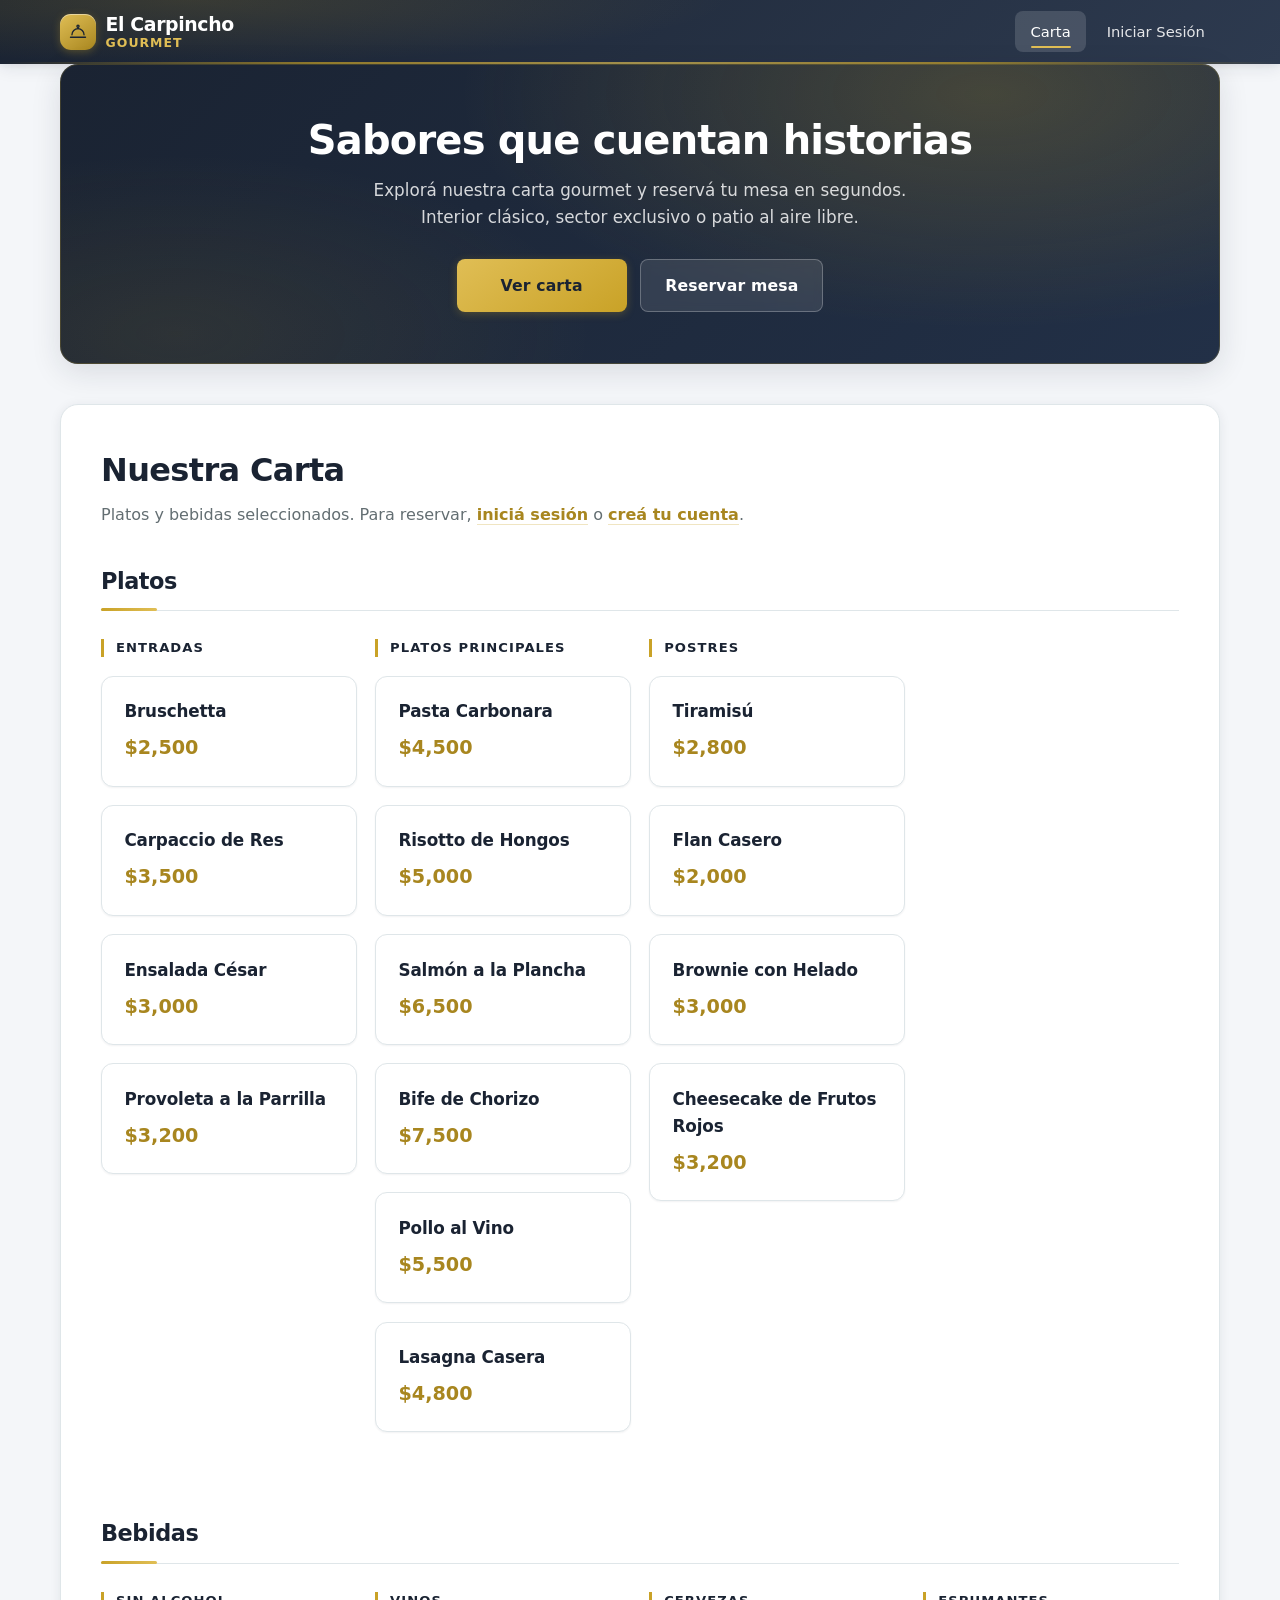
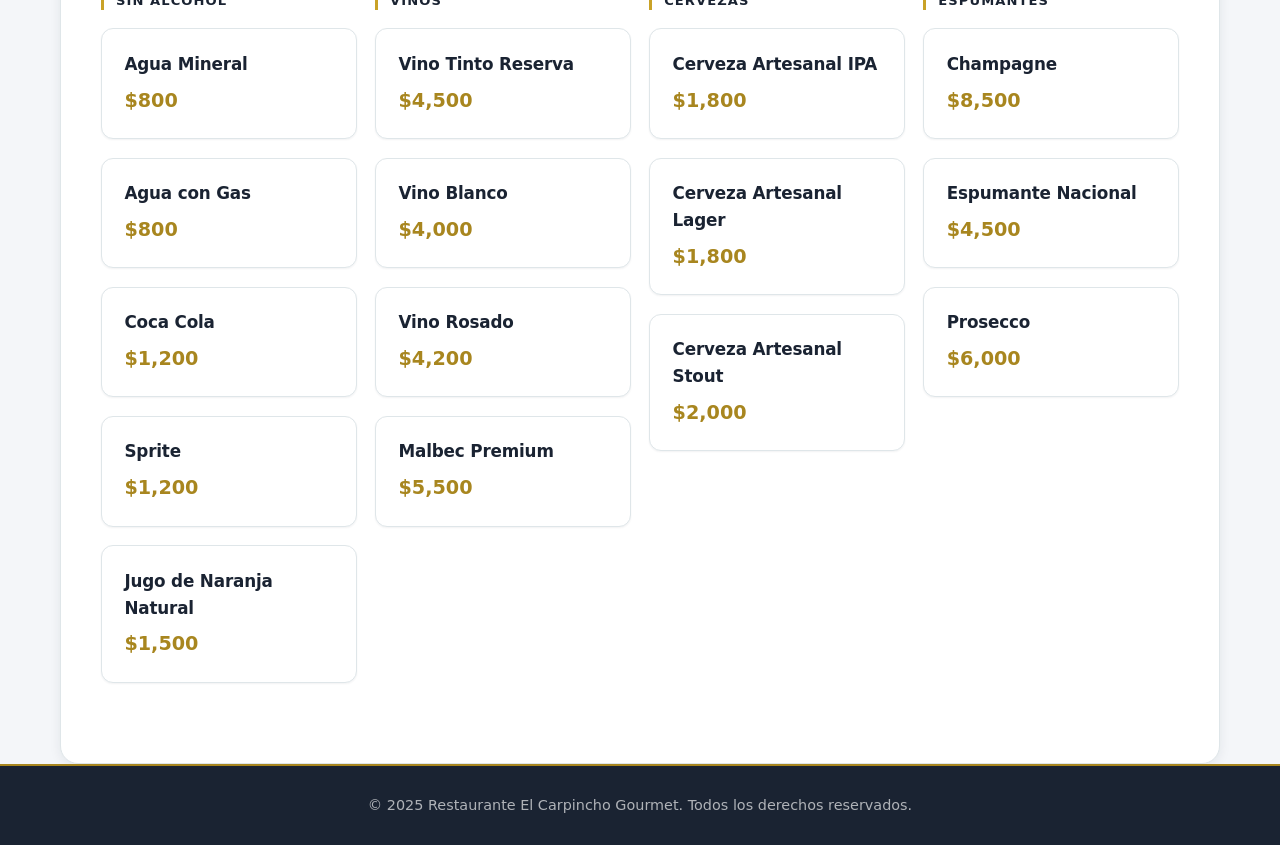
==== public/index.html @ 331c3b3b "Lanzo proyecto a github" ====
<!DOCTYPE html>
<html lang="es">
<head>
    <meta charset="UTF-8">
    <meta name="viewport" content="width=device-width, initial-scale=1.0">
    <meta name="description" content="Carta y reservas online del Restaurante El Carpincho Gourmet">
    <title>Carta - Restaurante El Carpincho Gourmet</title>
    <link rel="stylesheet" href="styles.css?v=2">
</head>
<body>
    <a href="#contenido-principal" class="skip-link">Saltar al contenido</a>

    <header>
        <div class="container">
            <h1 class="brand">
                <span class="brand-mark" aria-hidden="true">
                    <svg class="icon" width="20" height="20" viewBox="0 0 24 24" fill="none" stroke="currentColor">
                        <path d="M3 18.25h18"/>
                        <path d="M4.75 15.25a7.25 7.25 0 0 1 14.5 0"/>
                        <path d="M12 8V6.6"/>
                        <circle cx="12" cy="5.1" r="1.3"/>
                    </svg>
                </span>
                <span class="brand-text">
                    <span>El Carpincho</span>
                    <span class="brand-accent">Gourmet</span>
                </span>
            </h1>
            <nav id="nav-container" aria-label="Navegación principal">
                <a href="index.html" class="active" aria-current="page">Carta</a>
                <span id="nav-user-section"></span>
            </nav>
        </div>
    </header>

    <main id="contenido-principal" class="container">
        <section class="hero" aria-labelledby="hero-title">
            <h2 id="hero-title">Sabores que cuentan historias</h2>
            <p>Explorá nuestra carta gourmet y reservá tu mesa en segundos. Interior clásico, sector exclusivo o patio al aire libre.</p>
            <div class="hero-actions">
                <a href="#carta" class="btn btn-primary">Ver carta</a>
                <a href="login.html" class="btn btn-secondary">Reservar mesa</a>
            </div>
        </section>

        <section id="carta" class="carta-section" aria-labelledby="carta-title">
            <div class="page-header">
                <h2 id="carta-title">Nuestra Carta</h2>
                <p class="intro-text">Platos y bebidas seleccionados. Para reservar, <a href="login.html">iniciá sesión</a> o <a href="login.html">creá tu cuenta</a>.</p>
            </div>

            <div class="carta-container">
                <div class="categoria">
                    <h3>Platos</h3>
                    <div id="platos-container" class="items-grid" aria-live="polite"></div>
                </div>

                <div class="categoria">
                    <h3>Bebidas</h3>
                    <div id="bebidas-container" class="items-grid" aria-live="polite"></div>
                </div>
            </div>
        </section>
    </main>

    <footer>
        <p>&copy; 2025 Restaurante El Carpincho Gourmet. Todos los derechos reservados.</p>
    </footer>

    <script src="api.js"></script>
    <script src="ui.js?v=2"></script>
    <script src="app.js"></script>
</body>
</html>
---- public/styles.css ----
/* ==========================================================================
   El Carpincho Gourmet — Hoja de estilos
   Paleta: dorado (#c9a227) sobre azul marino (#1a2332)
   ========================================================================== */

*,
*::before,
*::after {
    margin: 0;
    padding: 0;
    box-sizing: border-box;
}

:root {
    /* --- Paleta base --- */
    --primary-color: #c9a227;
    --primary-dark: #a8861f;
    --secondary-color: #1a2332;
    --accent-color: #d64545;
    --success-color: #2d8a5e;
    --warning-color: #e6a23c;
    --bg-color: #f4f6f9;
    --text-color: #2d3436;
    --text-muted: #636e72;
    --border-color: #dfe6e9;

    /* --- Derivados de la paleta (tintes y sombras de los mismos tonos) --- */
    --primary-light: #e0be55;
    --primary-tint: #faf5e4;
    --primary-glow: rgba(201, 162, 39, 0.28);
    --secondary-light: #2d3a4f;
    --secondary-tint: #eef1f5;
    --success-tint: #e7f4ed;
    --success-border: #b6ddc8;
    --accent-tint: #fdecec;
    --accent-border: #f2c2c2;
    --warning-tint: #fdf4e6;
    --info-color: #3f7cad;
    --info-tint: #eaf3fa;
    --info-border: #bcd8ec;

    /* --- Superficies --- */
    --surface: #ffffff;
    --surface-alt: #fafbfc;
    --surface-sunken: #f1f4f8;

    /* --- Elevación --- */
    --shadow-xs: 0 1px 2px rgba(26, 35, 50, 0.06);
    --shadow-sm: 0 1px 3px rgba(26, 35, 50, 0.07), 0 1px 2px rgba(26, 35, 50, 0.04);
    --shadow: 0 2px 12px rgba(26, 35, 50, 0.08);
    --shadow-md: 0 4px 16px rgba(26, 35, 50, 0.09), 0 2px 6px rgba(26, 35, 50, 0.05);
    --shadow-lg: 0 8px 30px rgba(26, 35, 50, 0.12);
    --shadow-xl: 0 18px 48px rgba(26, 35, 50, 0.18);

    /* --- Geometría --- */
    --radius-sm: 8px;
    --radius: 12px;
    --radius-lg: 18px;
    --radius-full: 999px;

    /* --- Tipografía --- */
    --font-sans: 'Segoe UI', system-ui, -apple-system, 'Helvetica Neue', sans-serif;
    --font-size-base: 1rem;
    --line-height: 1.6;
    --tracking-tight: -0.02em;
    --tracking-wide: 0.08em;

    /* --- Interacción --- */
    --focus-ring: 0 0 0 3px rgba(201, 162, 39, 0.45);
    --transition: 0.2s ease;
    --transition-slow: 0.32s cubic-bezier(0.4, 0, 0.2, 1);
}

body {
    font-family: var(--font-sans);
    background-color: var(--bg-color);
    color: var(--text-color);
    line-height: var(--line-height);
    font-size: var(--font-size-base);
    min-height: 100vh;
    display: flex;
    flex-direction: column;
    -webkit-font-smoothing: antialiased;
    -moz-osx-font-smoothing: grayscale;
}

/* ==========================================================================
   Sistema de íconos SVG
   ========================================================================== */

.icon {
    width: 1em;
    height: 1em;
    display: inline-block;
    flex-shrink: 0;
    fill: none;
    stroke: currentColor;
    stroke-width: 1.75;
    stroke-linecap: round;
    stroke-linejoin: round;
    vertical-align: -0.135em;
}

.icon-fill {
    fill: currentColor;
    stroke: none;
}

/* ==========================================================================
   Accesibilidad
   ========================================================================== */

.skip-link {
    position: absolute;
    top: -100px;
    left: 1rem;
    background: var(--primary-color);
    color: var(--secondary-color);
    padding: 0.75rem 1.25rem;
    border-radius: var(--radius);
    z-index: 9999;
    font-weight: 700;
    text-decoration: none;
    box-shadow: var(--shadow-lg);
    transition: top var(--transition);
}

.skip-link:focus {
    top: 1rem;
    outline: none;
    box-shadow: var(--focus-ring), var(--shadow-lg);
}

*:focus-visible {
    outline: none;
    box-shadow: var(--focus-ring);
}

.visually-hidden {
    position: absolute;
    width: 1px;
    height: 1px;
    padding: 0;
    overflow: hidden;
    clip: rect(0 0 0 0);
    white-space: nowrap;
    border: 0;
}

/* ==========================================================================
   Layout
   ========================================================================== */

.container {
    max-width: 1200px;
    margin: 0 auto;
    padding: 0 20px;
    width: 100%;
}

main {
    flex: 1;
    padding: 2.5rem 0 3.5rem;
}

/* ==========================================================================
   Encabezado y marca
   ========================================================================== */

header {
    background:
        radial-gradient(ellipse 60% 140% at 15% 0%, rgba(201, 162, 39, 0.16), transparent 70%),
        linear-gradient(135deg, var(--secondary-color) 0%, var(--secondary-light) 100%);
    color: #fff;
    padding: 0.7rem 0;
    box-shadow: var(--shadow-md);
    position: relative;
}

header::after {
    content: '';
    position: absolute;
    left: 0;
    right: 0;
    bottom: 0;
    height: 2px;
    background: linear-gradient(90deg,
        transparent,
        var(--primary-color) 25%,
        var(--primary-light) 50%,
        var(--primary-color) 75%,
        transparent);
    opacity: 0.7;
}

header .container {
    display: flex;
    justify-content: space-between;
    align-items: center;
    gap: 1rem;
}

/* --- Logotipo --- */
.brand {
    display: inline-flex;
    align-items: center;
    gap: 0.6rem;
    font-size: clamp(0.98rem, 2.2vw, 1.18rem);
    font-weight: 700;
    letter-spacing: var(--tracking-tight);
    line-height: 1.1;
}

.brand-mark {
    display: inline-flex;
    align-items: center;
    justify-content: center;
    width: 36px;
    height: 36px;
    flex-shrink: 0;
    border-radius: 11px;
    background: linear-gradient(145deg, var(--primary-light), var(--primary-dark));
    color: var(--secondary-color);
    box-shadow:
        0 2px 8px rgba(201, 162, 39, 0.32),
        inset 0 1px 0 rgba(255, 255, 255, 0.45);
}

.brand-mark .icon {
    width: 20px;
    height: 20px;
    stroke-width: 1.6;
    vertical-align: 0;
}

.brand-text {
    display: flex;
    flex-direction: column;
    gap: 0.05rem;
}

.brand-accent {
    color: var(--primary-light);
    font-size: 0.66em;
    font-weight: 600;
    letter-spacing: var(--tracking-wide);
    text-transform: uppercase;
    line-height: 1.1;
}

/* --- Navegación --- */
.nav-toggle {
    display: none;
    flex-direction: column;
    gap: 5px;
    background: rgba(255, 255, 255, 0.08);
    border: none;
    cursor: pointer;
    padding: 0.6rem;
    border-radius: var(--radius-sm);
    transition: background-color var(--transition);
}

.nav-toggle:hover {
    background: rgba(255, 255, 255, 0.16);
}

.nav-toggle span {
    display: block;
    width: 22px;
    height: 2px;
    background: #fff;
    border-radius: 2px;
    transition: var(--transition);
}

nav {
    display: flex;
    gap: 0.35rem;
    align-items: center;
}

nav a {
    color: rgba(255, 255, 255, 0.88);
    text-decoration: none;
    padding: 0.55rem 0.95rem;
    border-radius: var(--radius-sm);
    transition: background-color var(--transition), color var(--transition);
    font-weight: 500;
    font-size: 0.92rem;
    min-height: 38px;
    display: inline-flex;
    align-items: center;
    gap: 0.4rem;
    position: relative;
}

nav a:hover {
    background-color: rgba(255, 255, 255, 0.12);
    color: #fff;
}

nav a.active {
    background-color: rgba(255, 255, 255, 0.14);
    color: #fff;
}

nav a.active::after {
    content: '';
    position: absolute;
    left: 0.95rem;
    right: 0.95rem;
    bottom: 0.3rem;
    height: 2px;
    border-radius: 2px;
    background: var(--primary-light);
}

#user-name,
#admin-name {
    color: rgba(255, 255, 255, 0.92);
    padding: 0.35rem 0.85rem;
    font-weight: 500;
    font-size: 0.88rem;
    background: rgba(255, 255, 255, 0.08);
    border-radius: var(--radius-full);
    white-space: nowrap;
}

header .btn-secondary {
    background: rgba(255, 255, 255, 0.12);
    color: #fff;
    min-height: 38px;
    padding: 0.45rem 1rem;
    font-size: 0.88rem;
    border: 1px solid rgba(255, 255, 255, 0.18);
}

header .btn-secondary:hover {
    background: rgba(255, 255, 255, 0.22);
}

/* ==========================================================================
   Pie de página
   ========================================================================== */

footer {
    background-color: var(--secondary-color);
    color: rgba(255, 255, 255, 0.65);
    text-align: center;
    padding: 1.75rem 0;
    margin-top: auto;
    font-size: 0.9rem;
    border-top: 2px solid var(--primary-dark);
}

/* ==========================================================================
   Hero
   ========================================================================== */

.hero {
    background:
        radial-gradient(ellipse 70% 120% at 80% 10%, rgba(201, 162, 39, 0.22), transparent 65%),
        radial-gradient(ellipse 60% 100% at 10% 90%, rgba(201, 162, 39, 0.1), transparent 60%),
        linear-gradient(135deg, var(--secondary-color) 0%, #223047 100%);
    color: #fff;
    padding: 3.25rem 2rem;
    border-radius: var(--radius-lg);
    margin-bottom: 2.5rem;
    text-align: center;
    box-shadow: var(--shadow-lg);
    position: relative;
    overflow: hidden;
}

.hero::before {
    content: '';
    position: absolute;
    inset: 0;
    border-radius: inherit;
    border: 1px solid rgba(201, 162, 39, 0.22);
    pointer-events: none;
}

.hero h2 {
    font-size: clamp(1.65rem, 4.5vw, 2.5rem);
    margin-bottom: 0.85rem;
    font-weight: 700;
    letter-spacing: var(--tracking-tight);
    line-height: 1.2;
}

.hero p {
    font-size: 1.05rem;
    color: rgba(255, 255, 255, 0.82);
    max-width: 560px;
    margin: 0 auto 1.75rem;
}

.hero-actions {
    display: flex;
    gap: 0.85rem;
    justify-content: center;
    flex-wrap: wrap;
}

.hero .btn {
    width: auto;
    min-width: 170px;
}

.hero .btn-secondary {
    background: rgba(255, 255, 255, 0.1);
    border: 1px solid rgba(255, 255, 255, 0.25);
    color: #fff;
    backdrop-filter: blur(4px);
}

.hero .btn-secondary:hover {
    background: rgba(255, 255, 255, 0.18);
}

/* ==========================================================================
   Encabezados de sección
   ========================================================================== */

.page-header {
    margin-bottom: 1.75rem;
}

.page-header h2 {
    color: var(--secondary-color);
    font-size: clamp(1.4rem, 3vw, 1.9rem);
    margin-bottom: 0.3rem;
    letter-spacing: var(--tracking-tight);
    font-weight: 700;
}

.page-header p {
    color: var(--text-muted);
}

.section-desc {
    color: var(--text-muted);
    margin-bottom: 1.5rem;
}

/* ==========================================================================
   Carta
   ========================================================================== */

.carta-section {
    background: var(--surface);
    padding: 2.5rem;
    border-radius: var(--radius-lg);
    box-shadow: var(--shadow);
    border: 1px solid var(--border-color);
}

.carta-section h2 {
    color: var(--secondary-color);
    margin-bottom: 0.4rem;
    font-size: clamp(1.5rem, 3.5vw, 2rem);
    letter-spacing: var(--tracking-tight);
}

.intro-text {
    margin-bottom: 2.25rem;
    color: var(--text-muted);
}

.intro-text a {
    color: var(--primary-dark);
    text-decoration: none;
    font-weight: 600;
    border-bottom: 1px solid var(--primary-glow);
    transition: border-color var(--transition);
}

.intro-text a:hover {
    border-bottom-color: var(--primary-color);
}

.carta-container {
    display: flex;
    flex-direction: column;
    gap: 2.75rem;
}

.categoria h3 {
    color: var(--secondary-color);
    margin-bottom: 1.75rem;
    font-size: 1.4rem;
    font-weight: 700;
    letter-spacing: var(--tracking-tight);
    padding-bottom: 0.65rem;
    border-bottom: 1px solid var(--border-color);
    position: relative;
}

.categoria h3::after {
    content: '';
    position: absolute;
    left: 0;
    bottom: -1px;
    width: 56px;
    height: 3px;
    border-radius: 3px;
    background: linear-gradient(90deg, var(--primary-color), var(--primary-light));
}

.subcategoria {
    margin-bottom: 2.5rem;
}

.subcategoria:last-child {
    margin-bottom: 0;
}

.subcategoria-titulo {
    color: var(--secondary-color);
    font-size: 0.82rem;
    font-weight: 700;
    text-transform: uppercase;
    letter-spacing: var(--tracking-wide);
    margin-bottom: 1.15rem;
    padding-left: 0.75rem;
    border-left: 3px solid var(--primary-color);
    line-height: 1.4;
}

.items-grid {
    display: grid;
    grid-template-columns: repeat(auto-fill, minmax(250px, 1fr));
    gap: 1.15rem;
}

.item-card {
    background: var(--surface);
    border: 1px solid var(--border-color);
    border-radius: var(--radius);
    padding: 1.35rem 1.4rem;
    box-shadow: var(--shadow-xs);
    transition: transform var(--transition-slow), box-shadow var(--transition-slow),
                border-color var(--transition-slow);
    position: relative;
    overflow: hidden;
}

.item-card::before {
    content: '';
    position: absolute;
    left: 0;
    top: 0;
    bottom: 0;
    width: 3px;
    background: linear-gradient(180deg, var(--primary-color), var(--primary-light));
    transform: scaleY(0);
    transform-origin: top;
    transition: transform var(--transition-slow);
}

.item-card:hover {
    transform: translateY(-3px);
    box-shadow: var(--shadow-md);
    border-color: var(--primary-glow);
}

.item-card:hover::before {
    transform: scaleY(1);
}

.item-card h4 {
    color: var(--secondary-color);
    margin-bottom: 0.35rem;
    font-size: 1.05rem;
    font-weight: 600;
    letter-spacing: -0.01em;
}

.item-card .precio {
    color: var(--primary-dark);
    font-size: 1.2rem;
    font-weight: 700;
    margin-top: 0.5rem;
    font-variant-numeric: tabular-nums;
}

/* ==========================================================================
   Autenticación
   ========================================================================== */

.auth-container {
    max-width: 520px;
    margin: 1rem auto 2rem;
    background: var(--surface);
    padding: 2.25rem;
    border-radius: var(--radius-lg);
    box-shadow: var(--shadow-lg);
    border: 1px solid var(--border-color);
}

.auth-tabs {
    display: flex;
    gap: 0.35rem;
    margin-bottom: 2rem;
    background: var(--surface-sunken);
    padding: 0.35rem;
    border-radius: var(--radius);
}

.auth-form {
    display: none;
}

.auth-form.active {
    display: block;
    animation: fadeInUp 0.32s ease;
}

.auth-form h2 {
    color: var(--secondary-color);
    font-size: 1.45rem;
    letter-spacing: var(--tracking-tight);
    margin-bottom: 0.2rem;
}

/* ==========================================================================
   Pestañas
   ========================================================================== */

.tab-btn {
    flex: 1;
    padding: 0.75rem 1rem;
    background: transparent;
    border: none;
    cursor: pointer;
    font-size: 0.95rem;
    font-family: inherit;
    font-weight: 600;
    color: var(--text-muted);
    border-radius: var(--radius-sm);
    transition: background-color var(--transition), color var(--transition),
                box-shadow var(--transition);
    min-height: 44px;
}

.tab-btn:hover:not(.active) {
    color: var(--secondary-color);
    background: rgba(255, 255, 255, 0.6);
}

.tab-btn.active {
    color: var(--secondary-color);
    background: var(--surface);
    box-shadow: var(--shadow-sm);
}

.dashboard-tabs,
.admin-tabs {
    display: flex;
    gap: 0.35rem;
    margin-bottom: 2rem;
    background: var(--surface-sunken);
    padding: 0.4rem;
    border-radius: var(--radius);
    border: 1px solid var(--border-color);
}

.dashboard-section,
.admin-section {
    display: none;
}

.dashboard-section.active,
.admin-section.active {
    display: block;
    animation: fadeInUp 0.32s ease;
}

/* ==========================================================================
   Formularios
   ========================================================================== */

.form-group {
    margin-bottom: 1.35rem;
}

.form-group label {
    display: block;
    margin-bottom: 0.45rem;
    color: var(--secondary-color);
    font-weight: 600;
    font-size: 0.88rem;
    letter-spacing: 0.01em;
}

.form-group input,
.form-group select,
.form-group textarea,
.filtro-select {
    width: 100%;
    padding: 0.8rem 1rem;
    border: 1.5px solid var(--border-color);
    border-radius: var(--radius-sm);
    font-size: 1rem;
    font-family: inherit;
    color: var(--text-color);
    transition: border-color var(--transition), box-shadow var(--transition),
                background-color var(--transition);
    background: var(--surface-alt);
    min-height: 48px;
}

.form-group input::placeholder {
    color: #a4b0be;
}

.form-group input:hover,
.form-group select:hover {
    border-color: #c7d2da;
}

.form-group input:focus,
.form-group select:focus,
.form-group textarea:focus,
.filtro-select:focus {
    outline: none;
    border-color: var(--primary-color);
    background: var(--surface);
    box-shadow: var(--focus-ring);
}

.form-group input:invalid:not(:placeholder-shown):not(:focus) {
    border-color: var(--accent-color);
}

.form-group select,
.filtro-select {
    appearance: none;
    -webkit-appearance: none;
    background-image: url("data:image/svg+xml,%3Csvg xmlns='http://www.w3.org/2000/svg' viewBox='0 0 16 16' fill='none' stroke='%23636e72' stroke-width='1.75' stroke-linecap='round' stroke-linejoin='round'%3E%3Cpath d='m4 6 4 4 4-4'/%3E%3C/svg%3E");
    background-repeat: no-repeat;
    background-position: right 0.9rem center;
    background-size: 16px;
    padding-right: 2.5rem;
    cursor: pointer;
}

.form-row {
    display: grid;
    grid-template-columns: repeat(auto-fit, minmax(240px, 1fr));
    gap: 1rem;
}

.form-hint {
    font-size: 0.88rem;
    color: var(--text-muted);
    margin-top: 0.35rem;
}

/* --- Campo de contraseña --- */
.input-with-toggle {
    position: relative;
    display: flex;
    align-items: stretch;
}

.input-with-toggle input {
    padding-right: 5.25rem;
}

.btn-toggle-password {
    position: absolute;
    right: 5px;
    top: 5px;
    bottom: 5px;
    padding: 0 0.9rem;
    background: var(--surface-sunken);
    border: none;
    border-radius: 6px;
    cursor: pointer;
    font-size: 0.78rem;
    font-family: inherit;
    font-weight: 700;
    letter-spacing: 0.02em;
    color: var(--secondary-color);
    min-height: auto;
    transition: background-color var(--transition), color var(--transition);
}

.btn-toggle-password:hover {
    background: var(--primary-tint);
    color: var(--primary-dark);
}

/* --- Requisitos de contraseña --- */
.password-requirements {
    list-style: none;
    margin: 0.75rem 0 0;
    padding: 0.75rem 0.9rem;
    font-size: 0.85rem;
    color: var(--text-muted);
    background: var(--surface-alt);
    border: 1px solid var(--border-color);
    border-radius: var(--radius-sm);
    display: grid;
    gap: 0.3rem;
}

.password-requirements li {
    padding-left: 1.6rem;
    position: relative;
    transition: color var(--transition);
    line-height: 1.5;
}

.password-requirements li::before {
    content: '';
    position: absolute;
    left: 0;
    top: 0.24em;
    width: 15px;
    height: 15px;
    border: 1.5px solid #ccd6dd;
    border-radius: 50%;
    background-color: var(--surface);
    transition: background-color var(--transition), border-color var(--transition);
}

.password-requirements li.valid {
    color: var(--success-color);
    font-weight: 600;
}

.password-requirements li.valid::before {
    border-color: var(--success-color);
    background-color: var(--success-color);
    background-image: url("data:image/svg+xml,%3Csvg xmlns='http://www.w3.org/2000/svg' viewBox='0 0 16 16' fill='none' stroke='white' stroke-width='2.75' stroke-linecap='round' stroke-linejoin='round'%3E%3Cpath d='m3.5 8.5 3 3 6-6.5'/%3E%3C/svg%3E");
    background-repeat: no-repeat;
    background-position: center;
    background-size: 11px;
}

/* --- Nota de seguridad --- */
.security-note {
    display: flex;
    gap: 0.85rem;
    align-items: flex-start;
    background: var(--info-tint);
    border: 1px solid var(--info-border);
    border-radius: var(--radius);
    padding: 1rem 1.1rem;
    margin-top: 1.75rem;
    font-size: 0.88rem;
    color: #1a4a7a;
    line-height: 1.55;
}

.security-note-icon {
    display: inline-flex;
    align-items: center;
    justify-content: center;
    width: 34px;
    height: 34px;
    flex-shrink: 0;
    border-radius: var(--radius-sm);
    background: rgba(63, 124, 173, 0.14);
    color: var(--info-color);
}

.security-note-icon .icon {
    width: 19px;
    height: 19px;
    vertical-align: 0;
}

.security-note strong {
    display: block;
    margin-bottom: 0.1rem;
    color: #14385c;
}

/* ==========================================================================
   Botones
   ========================================================================== */

.btn {
    padding: 0.8rem 1.5rem;
    border: none;
    border-radius: var(--radius-sm);
    font-size: 0.98rem;
    font-family: inherit;
    cursor: pointer;
    transition: background-color var(--transition), transform var(--transition),
                box-shadow var(--transition), opacity var(--transition);
    font-weight: 600;
    min-height: 48px;
    display: inline-flex;
    align-items: center;
    justify-content: center;
    gap: 0.5rem;
    letter-spacing: 0.01em;
    text-decoration: none;
}

.btn:active:not(:disabled) {
    transform: translateY(1px);
}

.btn:disabled,
.btn.is-loading {
    opacity: 0.65;
    cursor: not-allowed;
    transform: none !important;
}

.btn-primary {
    background: linear-gradient(145deg, var(--primary-light), var(--primary-color));
    color: var(--secondary-color);
    width: 100%;
    box-shadow: 0 2px 8px rgba(201, 162, 39, 0.28);
}

.btn-primary:hover:not(:disabled) {
    background: linear-gradient(145deg, var(--primary-color), var(--primary-dark));
    transform: translateY(-1px);
    box-shadow: 0 6px 18px rgba(201, 162, 39, 0.36);
}

.btn-secondary {
    background-color: var(--secondary-tint);
    color: var(--secondary-color);
    border: 1px solid var(--border-color);
}

.btn-secondary:hover:not(:disabled) {
    background-color: #e2e7ee;
    border-color: #cdd6e0;
}

.btn-cancelar {
    background-color: var(--surface);
    color: var(--accent-color);
    border: 1.5px solid var(--accent-border);
    padding: 0.55rem 1.1rem;
    border-radius: var(--radius-sm);
    cursor: pointer;
    font-family: inherit;
    font-weight: 600;
    font-size: 0.9rem;
    min-height: 40px;
    display: inline-flex;
    align-items: center;
    gap: 0.4rem;
    transition: background-color var(--transition), color var(--transition),
                border-color var(--transition);
}

.btn-cancelar:hover:not(:disabled) {
    background-color: var(--accent-color);
    border-color: var(--accent-color);
    color: #fff;
}

.btn-cancelar:disabled {
    background-color: var(--surface-sunken);
    color: var(--text-muted);
    border-color: var(--border-color);
    cursor: not-allowed;
}

/* ==========================================================================
   Mensajes en línea
   ========================================================================== */

.error-message,
.success-message {
    margin-top: 1rem;
    padding: 0.85rem 1rem;
    border-radius: var(--radius-sm);
    display: none;
    font-size: 0.92rem;
    border: 1px solid;
    animation: fadeInUp 0.25s ease;
}

.error-message {
    color: #9c2626;
    background-color: var(--accent-tint);
    border-color: var(--accent-border);
}

.success-message {
    color: #1c6b46;
    background-color: var(--success-tint);
    border-color: var(--success-border);
}

.error-message.show,
.success-message.show {
    display: block;
}

/* ==========================================================================
   Guía de pasos
   ========================================================================== */

.steps-guide {
    display: grid;
    grid-template-columns: repeat(auto-fit, minmax(190px, 1fr));
    gap: 1rem;
    margin-bottom: 1.75rem;
}

.step-item {
    background: var(--surface);
    padding: 1.35rem 1.15rem;
    border-radius: var(--radius);
    box-shadow: var(--shadow-xs);
    border: 1px solid var(--border-color);
    text-align: center;
    transition: transform var(--transition-slow), box-shadow var(--transition-slow);
}

.step-item:hover {
    transform: translateY(-2px);
    box-shadow: var(--shadow-md);
}

.step-number {
    display: inline-flex;
    align-items: center;
    justify-content: center;
    width: 34px;
    height: 34px;
    background: linear-gradient(145deg, var(--primary-light), var(--primary-color));
    color: var(--secondary-color);
    border-radius: 50%;
    font-weight: 700;
    font-size: 0.95rem;
    margin-bottom: 0.7rem;
    box-shadow: 0 2px 8px rgba(201, 162, 39, 0.3);
}

.step-item p {
    font-size: 0.9rem;
    color: var(--text-muted);
    line-height: 1.5;
}

/* ==========================================================================
   Reserva: formulario, leyenda y sectores
   ========================================================================== */

.reserva-form-container,
.buscar-form-container,
.crear-reserva-container,
.carta-admin-form-container {
    background: var(--surface);
    padding: 1.75rem;
    border-radius: var(--radius-lg);
    box-shadow: var(--shadow);
    border: 1px solid var(--border-color);
    margin-bottom: 2rem;
}

.carta-admin-form-container h3 {
    margin-bottom: 1.25rem;
    color: var(--secondary-color);
    font-size: 1.1rem;
    font-weight: 700;
    letter-spacing: var(--tracking-tight);
}

.mesa-legend {
    display: flex;
    flex-wrap: wrap;
    gap: 1.5rem;
    margin-bottom: 1.5rem;
    padding: 0.9rem 1.25rem;
    background: var(--surface);
    border-radius: var(--radius);
    box-shadow: var(--shadow-xs);
    border: 1px solid var(--border-color);
}

.legend-item {
    display: flex;
    align-items: center;
    gap: 0.55rem;
    font-size: 0.88rem;
    color: var(--text-muted);
    font-weight: 500;
}

.legend-dot {
    width: 15px;
    height: 15px;
    border-radius: 5px;
    border: 2px solid;
    flex-shrink: 0;
}

.legend-dot.disponible {
    background: var(--success-tint);
    border-color: var(--success-color);
}

.legend-dot.ocupada {
    background: var(--accent-tint);
    border-color: var(--accent-color);
}

.legend-dot.seleccionada {
    background: var(--primary-tint);
    border-color: var(--primary-color);
}

.sectores-container {
    display: flex;
    flex-direction: column;
    gap: 1.5rem;
}

.sector {
    background: var(--surface);
    padding: 1.75rem;
    border-radius: var(--radius-lg);
    box-shadow: var(--shadow);
    border: 1px solid var(--border-color);
    position: relative;
    overflow: hidden;
}

.sector::before {
    content: '';
    position: absolute;
    left: 0;
    top: 0;
    bottom: 0;
    width: 4px;
    background: linear-gradient(180deg, var(--primary-color), var(--primary-light));
}

.sector h3 {
    color: var(--secondary-color);
    margin-bottom: 0.25rem;
    font-size: 1.25rem;
    font-weight: 700;
    letter-spacing: var(--tracking-tight);
}

.tarifa-info {
    color: var(--primary-dark);
    font-weight: 600;
    margin-bottom: 1.5rem;
    font-size: 0.92rem;
    display: inline-flex;
    align-items: center;
    gap: 0.4rem;
    background: var(--primary-tint);
    padding: 0.28rem 0.75rem;
    border-radius: var(--radius-full);
}

/* --- Mesas --- */
.mesas-grid {
    display: grid;
    grid-template-columns: repeat(auto-fill, minmax(128px, 1fr));
    gap: 0.9rem;
}

.mesa-card {
    background: var(--surface-alt);
    border: 1.5px solid var(--border-color);
    border-radius: var(--radius);
    padding: 1.15rem 0.75rem;
    text-align: center;
    cursor: pointer;
    transition: transform var(--transition-slow), box-shadow var(--transition-slow),
                border-color var(--transition), background-color var(--transition);
    position: relative;
    overflow: hidden;
}

.mesa-card::after {
    content: '';
    position: absolute;
    top: 0.6rem;
    right: 0.6rem;
    width: 8px;
    height: 8px;
    border-radius: 50%;
    background: var(--border-color);
    transition: background-color var(--transition);
}

.mesa-card.disponible {
    border-color: var(--success-border);
    background: var(--success-tint);
}

.mesa-card.disponible::after {
    background: var(--success-color);
    box-shadow: 0 0 0 3px rgba(45, 138, 94, 0.18);
}

.mesa-card.disponible:hover {
    transform: translateY(-3px);
    box-shadow: var(--shadow-md);
    border-color: var(--success-color);
}

.mesa-card.ocupada {
    border-color: var(--accent-border);
    background: var(--accent-tint);
    cursor: not-allowed;
    opacity: 0.72;
}

.mesa-card.ocupada::after {
    background: var(--accent-color);
}

.mesa-card.ocupada:hover {
    transform: none;
    box-shadow: none;
}

.mesa-card.seleccionada {
    border-color: var(--primary-color);
    background: var(--primary-tint);
    box-shadow: 0 0 0 3px var(--primary-glow), var(--shadow-md);
    transform: translateY(-3px);
}

.mesa-card.seleccionada::after {
    background: var(--primary-color);
    box-shadow: 0 0 0 3px var(--primary-glow);
}

.mesa-numero {
    font-size: 1.15rem;
    font-weight: 700;
    color: var(--secondary-color);
    margin-bottom: 0.4rem;
    letter-spacing: var(--tracking-tight);
}

.mesa-capacidad {
    font-size: 0.82rem;
    color: var(--text-muted);
    display: flex;
    align-items: center;
    justify-content: center;
    gap: 0.3rem;
}

.mesa-capacidad::before {
    content: '';
    width: 13px;
    height: 13px;
    flex-shrink: 0;
    background-image: url("data:image/svg+xml,%3Csvg xmlns='http://www.w3.org/2000/svg' viewBox='0 0 16 16' fill='none' stroke='%23636e72' stroke-width='1.6' stroke-linecap='round' stroke-linejoin='round'%3E%3Cpath d='M11 13.5v-1a2.5 2.5 0 0 0-2.5-2.5h-3A2.5 2.5 0 0 0 3 12.5v1'/%3E%3Ccircle cx='7' cy='5' r='2.25'/%3E%3Cpath d='M13.5 13.5v-1a2.5 2.5 0 0 0-1.9-2.42'/%3E%3Cpath d='M10.5 3.08a2.25 2.25 0 0 1 0 4.34'/%3E%3C/svg%3E");
    background-repeat: no-repeat;
    background-size: contain;
}

.mesa-tarifa {
    font-size: 0.8rem;
    color: var(--primary-dark);
    font-weight: 700;
    margin-top: 0.45rem;
    font-variant-numeric: tabular-nums;
}

/* ==========================================================================
   Tarjetas de reserva
   ========================================================================== */

.reservas-list {
    display: flex;
    flex-direction: column;
    gap: 1.15rem;
}

.reserva-card {
    background: var(--surface);
    padding: 1.6rem 1.75rem;
    border-radius: var(--radius-lg);
    box-shadow: var(--shadow-xs);
    border: 1px solid var(--border-color);
    border-left: 4px solid var(--primary-color);
    transition: transform var(--transition-slow), box-shadow var(--transition-slow);
}

.reserva-card:hover {
    transform: translateY(-2px);
    box-shadow: var(--shadow-md);
}

.reserva-card h4 {
    color: var(--secondary-color);
    margin-bottom: 1.25rem;
    font-size: 1.1rem;
    font-weight: 700;
    letter-spacing: var(--tracking-tight);
    padding-bottom: 0.85rem;
    border-bottom: 1px solid var(--border-color);
}

.reserva-info {
    display: grid;
    grid-template-columns: repeat(auto-fit, minmax(175px, 1fr));
    gap: 1.15rem;
    margin-bottom: 1rem;
}

.reserva-info-item {
    display: flex;
    flex-direction: column;
    gap: 0.15rem;
}

.reserva-info-item label {
    font-size: 0.72rem;
    color: var(--text-muted);
    text-transform: uppercase;
    letter-spacing: var(--tracking-wide);
    font-weight: 600;
}

.reserva-info-item span {
    font-weight: 600;
    color: var(--text-color);
    font-size: 0.98rem;
}

.reserva-actions {
    margin-top: 1.25rem;
    padding-top: 1.15rem;
    border-top: 1px solid var(--border-color);
    display: flex;
    gap: 0.75rem;
    flex-wrap: wrap;
}

.reserva-actions:empty {
    display: none;
}

.admin-reserva-card {
    border-left-color: var(--primary-color);
}

.estado-confirmada,
.estado-cancelada {
    display: inline-flex;
    align-items: center;
    gap: 0.35rem;
    padding: 0.15rem 0.6rem;
    border-radius: var(--radius-full);
    font-size: 0.82rem;
    font-weight: 700;
    width: fit-content;
}

.estado-confirmada {
    color: #1c6b46;
    background: var(--success-tint);
}

.estado-confirmada::before,
.estado-cancelada::before {
    content: '';
    width: 6px;
    height: 6px;
    border-radius: 50%;
    background: currentColor;
}

.estado-cancelada {
    color: #9c2626;
    background: var(--accent-tint);
}

/* ==========================================================================
   Panel de administración
   ========================================================================== */

.filtros-container {
    display: flex;
    gap: 0.75rem;
    margin-bottom: 1.5rem;
    align-items: center;
    flex-wrap: wrap;
}

.filtro-select {
    width: auto;
    min-width: 180px;
    min-height: 44px;
    padding: 0.55rem 2.5rem 0.55rem 1rem;
    background-color: var(--surface);
}

.filtros-container .btn {
    width: auto;
    min-height: 44px;
    padding: 0.55rem 1.35rem;
}

.carta-form-mensaje {
    margin-top: 1rem;
    padding: 0.85rem 1rem;
    border-radius: var(--radius-sm);
    display: none;
    font-size: 0.92rem;
    font-weight: 500;
    border: 1px solid;
    animation: fadeInUp 0.25s ease;
}

.carta-form-mensaje.show {
    display: block;
}

.carta-form-mensaje.exito {
    background: var(--success-tint);
    color: #1c6b46;
    border-color: var(--success-border);
}

.carta-form-mensaje.error {
    background: var(--accent-tint);
    color: #9c2626;
    border-color: var(--accent-border);
}

.admin-carta-item {
    position: relative;
}

.admin-carta-item .item-card {
    padding-bottom: 3.5rem;
    height: 100%;
}

.admin-carta-item .btn-eliminar-carta {
    position: absolute;
    bottom: 0.9rem;
    right: 0.9rem;
    background: transparent;
    color: var(--accent-color);
    border: 1.5px solid var(--accent-border);
    padding: 0.35rem 0.8rem;
    border-radius: var(--radius-sm);
    cursor: pointer;
    font-family: inherit;
    font-size: 0.8rem;
    font-weight: 600;
    transition: background-color var(--transition), color var(--transition),
                border-color var(--transition);
}

.admin-carta-item .btn-eliminar-carta:hover {
    background: var(--accent-color);
    border-color: var(--accent-color);
    color: #fff;
}

.carta-vacia-msg {
    color: var(--text-muted);
    font-style: italic;
    padding: 1rem 0;
}

/* ==========================================================================
   Modal
   ========================================================================== */

.modal {
    display: none;
    position: fixed;
    z-index: 1000;
    inset: 0;
    background-color: rgba(26, 35, 50, 0.6);
    backdrop-filter: blur(3px);
    animation: fadeIn 0.25s ease;
    padding: 1rem;
}

.modal.show {
    display: flex;
    align-items: center;
    justify-content: center;
}

.modal-content {
    background-color: var(--surface);
    padding: 2rem;
    border-radius: var(--radius-lg);
    max-width: 520px;
    width: 100%;
    box-shadow: var(--shadow-xl);
    animation: slideDown 0.32s cubic-bezier(0.4, 0, 0.2, 1);
    max-height: 90vh;
    overflow-y: auto;
}

.close-modal {
    float: right;
    display: inline-flex;
    align-items: center;
    justify-content: center;
    width: 34px;
    height: 34px;
    border-radius: var(--radius-sm);
    cursor: pointer;
    color: var(--text-muted);
    background: var(--surface-sunken);
    transition: background-color var(--transition), color var(--transition);
    margin: -0.35rem -0.35rem 0 0;
}

.close-modal .icon {
    width: 17px;
    height: 17px;
    vertical-align: 0;
}

.close-modal:hover {
    background: var(--accent-tint);
    color: var(--accent-color);
}

.modal-content h3 {
    color: var(--secondary-color);
    margin-bottom: 1.5rem;
    font-size: 1.35rem;
    font-weight: 700;
    letter-spacing: var(--tracking-tight);
}

#modal-reserva-info {
    margin-bottom: 1.75rem;
    background: var(--surface-alt);
    border: 1px solid var(--border-color);
    border-radius: var(--radius);
    padding: 1.15rem 1.25rem;
    display: grid;
    gap: 0.6rem;
}

#modal-reserva-info p {
    display: flex;
    justify-content: space-between;
    align-items: baseline;
    gap: 1rem;
    font-size: 0.95rem;
    line-height: 1.5;
}

#modal-reserva-info p + p {
    padding-top: 0.6rem;
    border-top: 1px dashed var(--border-color);
}

#modal-reserva-info strong {
    color: var(--text-muted);
    font-weight: 600;
    font-size: 0.85rem;
    flex-shrink: 0;
}

.modal-actions {
    display: flex;
    gap: 0.75rem;
    justify-content: flex-end;
    flex-wrap: wrap;
}

.modal-actions .btn {
    width: auto;
    min-width: 140px;
}

/* ==========================================================================
   Estados vacíos y carga
   ========================================================================== */

.empty-state {
    text-align: center;
    padding: 3.5rem 1.5rem;
    background: var(--surface);
    border-radius: var(--radius-lg);
    box-shadow: var(--shadow-xs);
    border: 1px dashed var(--border-color);
}

.empty-state-icon {
    display: inline-flex;
    align-items: center;
    justify-content: center;
    width: 68px;
    height: 68px;
    margin-bottom: 1.25rem;
    border-radius: 50%;
    background: var(--primary-tint);
    color: var(--primary-dark);
}

.empty-state-icon .icon {
    width: 30px;
    height: 30px;
    stroke-width: 1.5;
    vertical-align: 0;
}

.empty-state-text {
    font-size: 1.08rem;
    color: var(--secondary-color);
    font-weight: 600;
    margin-bottom: 0.35rem;
}

.empty-state-hint {
    color: var(--text-muted);
    font-size: 0.94rem;
}

.skeleton-card {
    height: 100px;
    background: linear-gradient(90deg,
        var(--surface-sunken) 25%,
        #f8fafc 50%,
        var(--surface-sunken) 75%);
    background-size: 200% 100%;
    animation: shimmer 1.5s infinite;
    border-radius: var(--radius);
}

.spinner {
    display: inline-block;
    width: 16px;
    height: 16px;
    border: 2px solid rgba(255, 255, 255, 0.3);
    border-top-color: currentColor;
    border-radius: 50%;
    animation: spin 0.7s linear infinite;
}

.btn-primary .spinner {
    border-color: rgba(26, 35, 50, 0.25);
    border-top-color: var(--secondary-color);
}

/* ==========================================================================
   Notificaciones toast
   ========================================================================== */

.toast-container {
    position: fixed;
    top: 1rem;
    right: 1rem;
    z-index: 10000;
    display: flex;
    flex-direction: column;
    gap: 0.7rem;
    max-width: min(400px, calc(100vw - 2rem));
}

.toast {
    display: flex;
    align-items: flex-start;
    gap: 0.85rem;
    padding: 0.95rem 1.1rem;
    border-radius: var(--radius);
    box-shadow: var(--shadow-lg);
    background: var(--surface);
    border: 1px solid var(--border-color);
    border-left: 4px solid;
    animation: toastIn 0.32s cubic-bezier(0.4, 0, 0.2, 1);
    font-size: 0.94rem;
}

.toast-out {
    animation: toastOut 0.28s ease forwards;
}

.toast-success { border-left-color: var(--success-color); }
.toast-error   { border-left-color: var(--accent-color); }
.toast-info    { border-left-color: var(--info-color); }
.toast-warning { border-left-color: var(--warning-color); }

.toast-icon {
    display: inline-flex;
    align-items: center;
    justify-content: center;
    width: 26px;
    height: 26px;
    flex-shrink: 0;
    border-radius: 50%;
}

.toast-icon .icon {
    width: 16px;
    height: 16px;
    vertical-align: 0;
}

.toast-success .toast-icon { color: var(--success-color); background: var(--success-tint); }
.toast-error   .toast-icon { color: var(--accent-color);  background: var(--accent-tint); }
.toast-info    .toast-icon { color: var(--info-color);    background: var(--info-tint); }
.toast-warning .toast-icon { color: var(--warning-color); background: var(--warning-tint); }

.toast-text {
    flex: 1;
    line-height: 1.45;
    padding-top: 0.15rem;
}

.toast-close {
    display: inline-flex;
    align-items: center;
    justify-content: center;
    width: 24px;
    height: 24px;
    background: none;
    border: none;
    border-radius: 6px;
    cursor: pointer;
    color: var(--text-muted);
    padding: 0;
    min-height: auto;
    flex-shrink: 0;
    transition: background-color var(--transition), color var(--transition);
}

.toast-close .icon {
    width: 14px;
    height: 14px;
    vertical-align: 0;
}

.toast-close:hover {
    background: var(--surface-sunken);
    color: var(--text-color);
}

/* ==========================================================================
   Diálogo de confirmación
   ========================================================================== */

.confirm-overlay {
    position: fixed;
    inset: 0;
    background: rgba(26, 35, 50, 0.6);
    backdrop-filter: blur(3px);
    display: flex;
    align-items: center;
    justify-content: center;
    z-index: 10001;
    padding: 1rem;
    animation: fadeIn 0.2s ease;
}

.confirm-dialog {
    background: var(--surface);
    padding: 1.85rem;
    border-radius: var(--radius-lg);
    max-width: 440px;
    width: 100%;
    box-shadow: var(--shadow-xl);
    animation: slideDown 0.28s cubic-bezier(0.4, 0, 0.2, 1);
}

.confirm-dialog h3 {
    color: var(--secondary-color);
    margin-bottom: 0.6rem;
    font-size: 1.2rem;
    font-weight: 700;
    letter-spacing: var(--tracking-tight);
}

.confirm-dialog p {
    color: var(--text-muted);
    margin-bottom: 1.75rem;
    line-height: 1.55;
}

.confirm-actions {
    display: flex;
    gap: 0.75rem;
    justify-content: flex-end;
}

.confirm-actions .btn {
    width: auto;
    min-width: 120px;
}

/* ==========================================================================
   Insignias
   ========================================================================== */

.badge {
    display: inline-flex;
    align-items: center;
    gap: 0.35rem;
    padding: 0.22rem 0.7rem;
    border-radius: var(--radius-full);
    font-size: 0.8rem;
    font-weight: 600;
}

.badge-success { background: var(--success-tint); color: #1c6b46; }
.badge-danger  { background: var(--accent-tint);  color: #9c2626; }

/* ==========================================================================
   Animaciones
   ========================================================================== */

@keyframes fadeIn {
    from { opacity: 0; }
    to   { opacity: 1; }
}

@keyframes fadeInUp {
    from { opacity: 0; transform: translateY(8px); }
    to   { opacity: 1; transform: translateY(0); }
}

@keyframes slideDown {
    from { transform: translateY(-24px) scale(0.97); opacity: 0; }
    to   { transform: translateY(0) scale(1); opacity: 1; }
}

@keyframes shimmer {
    0%   { background-position: 200% 0; }
    100% { background-position: -200% 0; }
}

@keyframes spin {
    to { transform: rotate(360deg); }
}

@keyframes toastIn {
    from { transform: translateX(110%); opacity: 0; }
    to   { transform: translateX(0); opacity: 1; }
}

@keyframes toastOut {
    to { transform: translateX(110%); opacity: 0; }
}

/* ==========================================================================
   Adaptación a pantallas
   ========================================================================== */

/* --- Escritorio chico / tablet apaisada --- */
@media (max-width: 1024px) {
    .carta-section {
        padding: 2rem;
    }

    .items-grid {
        grid-template-columns: repeat(auto-fill, minmax(215px, 1fr));
    }

    .hero {
        padding: 2.75rem 1.75rem;
    }
}

/* --- Tablet --- */
@media (max-width: 768px) {
    main {
        padding: 1.75rem 0 2.5rem;
    }

    .nav-toggle {
        display: flex;
    }

    header .container {
        flex-wrap: wrap;
        position: relative;
    }

    header nav {
        display: none;
        flex-direction: column;
        width: 100%;
        gap: 0.25rem;
        padding-top: 1rem;
        border-top: 1px solid rgba(255, 255, 255, 0.15);
        margin-top: 0.85rem;
    }

    header nav.nav-open {
        display: flex;
        animation: fadeInUp 0.25s ease;
    }

    nav a,
    nav button,
    #user-name,
    #admin-name {
        width: 100%;
        justify-content: center;
        text-align: center;
    }

    nav a.active::after {
        display: none;
    }

    .mesas-grid {
        grid-template-columns: repeat(auto-fill, minmax(104px, 1fr));
        gap: 0.7rem;
    }

    .items-grid {
        grid-template-columns: 1fr;
    }

    .reserva-info {
        grid-template-columns: repeat(auto-fit, minmax(140px, 1fr));
        gap: 0.9rem;
    }

    .toast-container {
        left: 1rem;
        right: 1rem;
        max-width: none;
    }

    .dashboard-tabs,
    .admin-tabs,
    .auth-tabs {
        flex-wrap: wrap;
    }

    .tab-btn {
        flex: 1 1 45%;
        font-size: 0.88rem;
        padding: 0.65rem 0.5rem;
    }

    .auth-container {
        margin: 0 auto 1.5rem;
        padding: 1.5rem;
    }

    .carta-section,
    .sector,
    .reserva-form-container,
    .buscar-form-container,
    .crear-reserva-container,
    .carta-admin-form-container {
        padding: 1.35rem;
    }

    .hero {
        padding: 2.25rem 1.25rem;
    }

    .hero .btn,
    .hero-actions {
        width: 100%;
    }

    .reserva-card {
        padding: 1.35rem;
    }

    .mesa-legend {
        gap: 1rem;
        padding: 0.85rem 1rem;
    }

    .modal-actions,
    .confirm-actions {
        flex-direction: column-reverse;
    }

    .modal-actions .btn,
    .confirm-actions .btn {
        width: 100%;
    }
}

/* --- Móvil --- */
@media (max-width: 480px) {
    .container {
        padding: 0 14px;
    }

    .brand-mark {
        width: 32px;
        height: 32px;
        border-radius: 10px;
    }

    .brand-mark .icon {
        width: 18px;
        height: 18px;
    }

    .steps-guide {
        grid-template-columns: 1fr;
        gap: 0.6rem;
    }

    .step-item {
        display: flex;
        align-items: center;
        gap: 0.85rem;
        text-align: left;
        padding: 0.9rem 1rem;
    }

    .step-number {
        margin-bottom: 0;
    }

    .reserva-info {
        grid-template-columns: 1fr 1fr;
    }

    .mesas-grid {
        grid-template-columns: repeat(auto-fill, minmax(92px, 1fr));
    }

    .mesa-card {
        padding: 0.9rem 0.5rem;
    }

    #modal-reserva-info p {
        flex-direction: column;
        gap: 0.1rem;
    }

    #modal-reserva-info strong {
        font-size: 0.75rem;
        text-transform: uppercase;
        letter-spacing: var(--tracking-wide);
    }

    .filtros-container {
        flex-direction: column;
        align-items: stretch;
    }

    .filtro-select,
    .filtros-container .btn {
        width: 100%;
    }
}

/* --- Preferencias del sistema --- */
@media (prefers-reduced-motion: reduce) {
    *,
    *::before,
    *::after {
        animation-duration: 0.01ms !important;
        animation-iteration-count: 1 !important;
        transition-duration: 0.01ms !important;
        scroll-behavior: auto !important;
    }

    .item-card:hover,
    .mesa-card:hover,
    .step-item:hover,
    .reserva-card:hover,
    .btn-primary:hover:not(:disabled) {
        transform: none;
    }
}

/* --- Impresión --- */
@media print {
    header,
    footer,
    .nav-toggle,
    .toast-container,
    .reserva-actions,
    .hero-actions {
        display: none !important;
    }

    body {
        background: #fff;
    }

    .reserva-card,
    .carta-section,
    .sector {
        box-shadow: none;
        border: 1px solid #ccc;
        break-inside: avoid;
    }
}
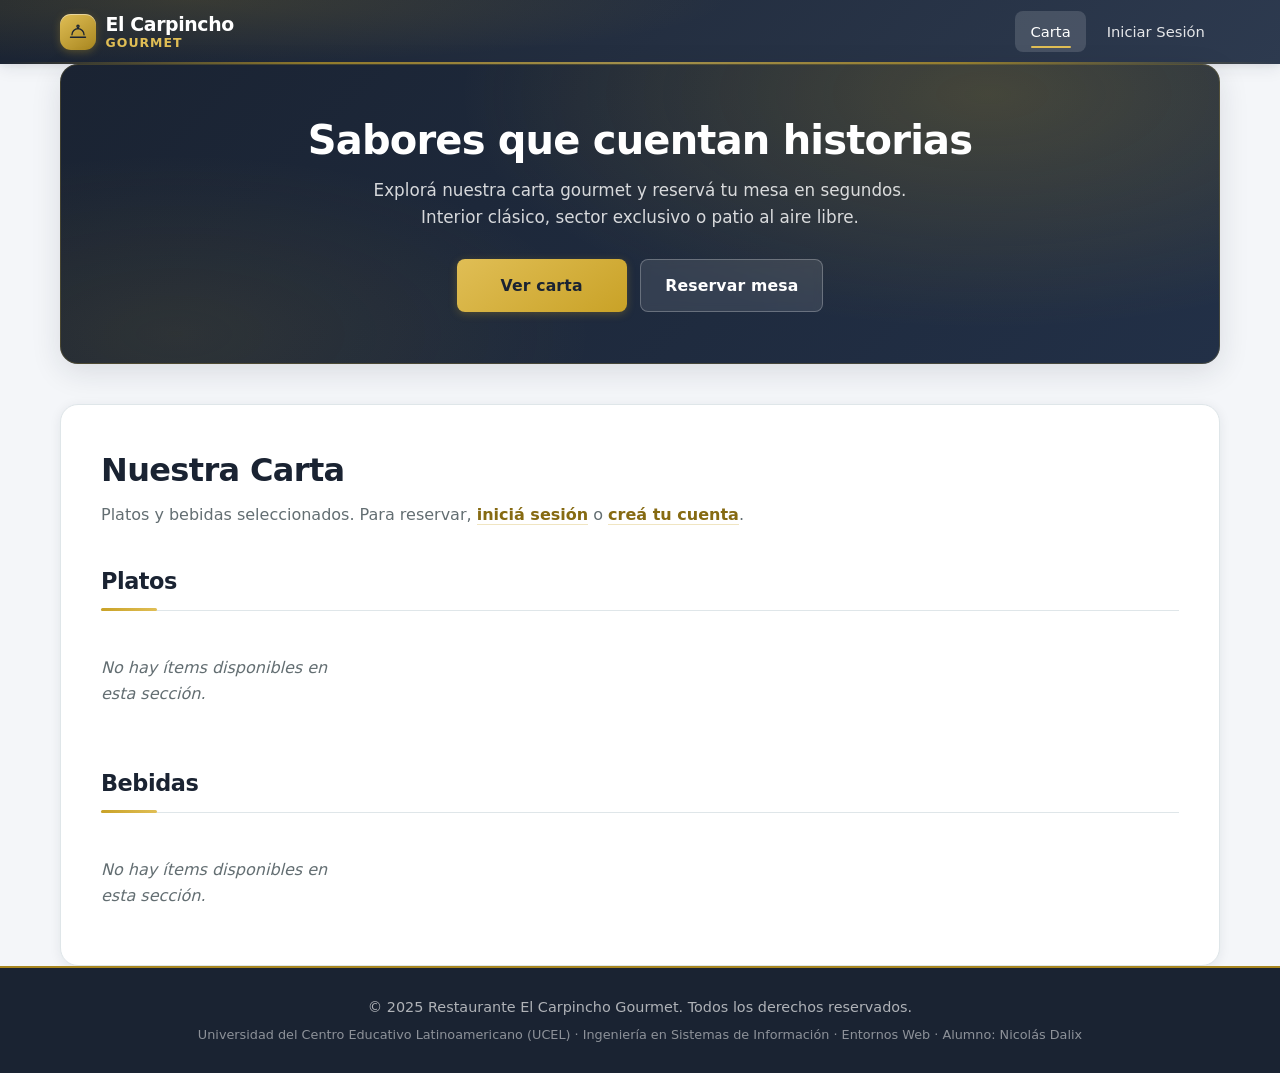
==== commit 889fe555: "Reestructuración del proyecto: api, js y css dentro de public/" ====
--- a/public/index.html
+++ b/public/index.html
@@ -1,75 +1,87 @@
-<!DOCTYPE html>
-<html lang="es">
-<head>
-    <meta charset="UTF-8">
-    <meta name="viewport" content="width=device-width, initial-scale=1.0">
-    <meta name="description" content="Carta y reservas online del Restaurante El Carpincho Gourmet">
-    <title>Carta - Restaurante El Carpincho Gourmet</title>
-    <link rel="stylesheet" href="styles.css?v=2">
-</head>
-<body>
-    <a href="#contenido-principal" class="skip-link">Saltar al contenido</a>
-
-    <header>
-        <div class="container">
-            <h1 class="brand">
-                <span class="brand-mark" aria-hidden="true">
-                    <svg class="icon" width="20" height="20" viewBox="0 0 24 24" fill="none" stroke="currentColor">
-                        <path d="M3 18.25h18"/>
-                        <path d="M4.75 15.25a7.25 7.25 0 0 1 14.5 0"/>
-                        <path d="M12 8V6.6"/>
-                        <circle cx="12" cy="5.1" r="1.3"/>
-                    </svg>
-                </span>
-                <span class="brand-text">
-                    <span>El Carpincho</span>
-                    <span class="brand-accent">Gourmet</span>
-                </span>
-            </h1>
-            <nav id="nav-container" aria-label="Navegación principal">
-                <a href="index.html" class="active" aria-current="page">Carta</a>
-                <span id="nav-user-section"></span>
-            </nav>
-        </div>
-    </header>
-
-    <main id="contenido-principal" class="container">
-        <section class="hero" aria-labelledby="hero-title">
-            <h2 id="hero-title">Sabores que cuentan historias</h2>
-            <p>Explorá nuestra carta gourmet y reservá tu mesa en segundos. Interior clásico, sector exclusivo o patio al aire libre.</p>
-            <div class="hero-actions">
-                <a href="#carta" class="btn btn-primary">Ver carta</a>
-                <a href="login.html" class="btn btn-secondary">Reservar mesa</a>
-            </div>
-        </section>
-
-        <section id="carta" class="carta-section" aria-labelledby="carta-title">
-            <div class="page-header">
-                <h2 id="carta-title">Nuestra Carta</h2>
-                <p class="intro-text">Platos y bebidas seleccionados. Para reservar, <a href="login.html">iniciá sesión</a> o <a href="login.html">creá tu cuenta</a>.</p>
-            </div>
-
-            <div class="carta-container">
-                <div class="categoria">
-                    <h3>Platos</h3>
-                    <div id="platos-container" class="items-grid" aria-live="polite"></div>
-                </div>
-
-                <div class="categoria">
-                    <h3>Bebidas</h3>
-                    <div id="bebidas-container" class="items-grid" aria-live="polite"></div>
-                </div>
-            </div>
-        </section>
-    </main>
-
-    <footer>
-        <p>&copy; 2025 Restaurante El Carpincho Gourmet. Todos los derechos reservados.</p>
-    </footer>
-
-    <script src="api.js"></script>
-    <script src="ui.js?v=2"></script>
-    <script src="app.js"></script>
-</body>
-</html>
-+<!DOCTYPE html>
+<html lang="es">
+<head>
+    <meta charset="UTF-8">
+    <meta name="viewport" content="width=device-width, initial-scale=1.0">
+    <meta name="description" content="Restaurante El Carpincho Gourmet: conocé nuestra carta de platos y bebidas y reservá tu mesa online en el salón, el sector exclusivo o el patio.">
+    <meta name="robots" content="index, follow">
+    <title>Restaurante El Carpincho Gourmet | Carta y reservas online</title>
+
+    <!-- Vista previa al compartir el enlace (Open Graph) -->
+    <meta property="og:type" content="restaurant">
+    <meta property="og:locale" content="es_AR">
+    <meta property="og:site_name" content="El Carpincho Gourmet">
+    <meta property="og:title" content="Restaurante El Carpincho Gourmet | Carta y reservas online">
+    <meta property="og:description" content="Conocé nuestra carta y reservá tu mesa online en segundos.">
+    <link rel="icon" href="img/favicon.svg" type="image/svg+xml">
+    <meta name="theme-color" content="#1a2332">
+    <link rel="stylesheet" href="css/styles.css?v=10">
+</head>
+<body>
+    <a href="#contenido-principal" class="skip-link">Saltar al contenido</a>
+
+    <header>
+        <div class="container">
+            <a href="index.html" class="brand" aria-label="El Carpincho Gourmet - Inicio">
+                <span class="brand-mark" aria-hidden="true">
+                    <svg class="icon" width="20" height="20" viewBox="0 0 24 24" fill="none" stroke="currentColor">
+                        <path d="M3 18.25h18"/>
+                        <path d="M4.75 15.25a7.25 7.25 0 0 1 14.5 0"/>
+                        <path d="M12 8V6.6"/>
+                        <circle cx="12" cy="5.1" r="1.3"/>
+                    </svg>
+                </span>
+                <span class="brand-text">
+                    <span>El Carpincho</span>
+                    <span class="brand-accent">Gourmet</span>
+                </span>
+            </a>
+            <nav id="nav-container" aria-label="Navegación principal">
+                <a href="index.html" class="active" aria-current="page">Carta</a>
+                <span id="nav-user-section"></span>
+            </nav>
+        </div>
+    </header>
+
+    <main id="contenido-principal" class="container">
+        <section class="hero" aria-labelledby="hero-title">
+            <h1 id="hero-title">Sabores que cuentan historias</h1>
+            <p>Explorá nuestra carta gourmet y reservá tu mesa en segundos. Interior clásico, sector exclusivo o patio al aire libre.</p>
+            <div class="hero-actions">
+                <a href="#carta" class="btn btn-primary">Ver carta</a>
+                <a href="login.html" class="btn btn-secondary">Reservar mesa</a>
+            </div>
+        </section>
+
+        <section id="carta" class="carta-section" aria-labelledby="carta-title">
+            <div class="page-header">
+                <h2 id="carta-title">Nuestra Carta</h2>
+                <p class="intro-text">Platos y bebidas seleccionados. Para reservar, <a href="login.html">iniciá sesión</a> o <a href="login.html">creá tu cuenta</a>.</p>
+            </div>
+
+            <div class="carta-container">
+                <section class="categoria">
+                    <h3>Platos</h3>
+                    <div id="platos-container" class="items-grid" aria-live="polite"></div>
+                </section>
+
+                <section class="categoria">
+                    <h3>Bebidas</h3>
+                    <div id="bebidas-container" class="items-grid" aria-live="polite"></div>
+                </section>
+            </div>
+        </section>
+    </main>
+
+    <footer>
+        <p>&copy; 2025 Restaurante El Carpincho Gourmet. Todos los derechos reservados.</p>
+        <p class="footer-academico">Universidad del Centro Educativo Latinoamericano (UCEL) · Ingeniería en Sistemas de Información · Entornos Web · Alumno: Nicolás Dalix</p>
+    </footer>
+
+    <script src="js/api.js?v=6"></script>
+    <script src="js/ui.js?v=6"></script>
+    <script src="js/carta.js?v=6"></script>
+    <script src="js/app.js?v=6"></script>
+</body>
+</html>
+
--- a/public/css/styles.css
+++ b/public/css/styles.css
@@ -0,0 +1,2211 @@
+/* ==========================================================================
+   El Carpincho Gourmet — Hoja de estilos
+   Paleta: dorado (#c9a227) sobre azul marino (#1a2332)
+   ========================================================================== */
+
+*,
+*::before,
+*::after {
+    margin: 0;
+    padding: 0;
+    box-sizing: border-box;
+}
+
+:root {
+    /* --- Paleta base --- */
+    --primary-color: #c9a227;
+    --primary-dark: #a8861f;
+    --primary-text: #866a12; /* dorado para texto: contraste AA (4,5:1) */
+    --secondary-color: #1a2332;
+    --accent-color: #d64545;
+    --accent-text: #b83232; /* rojo para texto: contraste AA (4,5:1) */
+    --success-color: #2d8a5e;
+    --warning-color: #e6a23c;
+    --bg-color: #f4f6f9;
+    --text-color: #2d3436;
+    --text-muted: #636e72;
+    --border-color: #dfe6e9;
+
+    /* --- Derivados de la paleta (tintes y sombras de los mismos tonos) --- */
+    --primary-light: #e0be55;
+    --primary-tint: #faf5e4;
+    --primary-glow: rgba(201, 162, 39, 0.28);
+    --secondary-light: #2d3a4f;
+    --secondary-tint: #eef1f5;
+    --success-tint: #e7f4ed;
+    --success-border: #b6ddc8;
+    --accent-tint: #fdecec;
+    --accent-border: #f2c2c2;
+    --warning-tint: #fdf4e6;
+    --info-color: #3f7cad;
+    --info-tint: #eaf3fa;
+    --info-border: #bcd8ec;
+
+    /* --- Superficies --- */
+    --surface: #ffffff;
+    --surface-alt: #fafbfc;
+    --surface-sunken: #f1f4f8;
+
+    /* --- Elevación --- */
+    --shadow-xs: 0 1px 2px rgba(26, 35, 50, 0.06);
+    --shadow-sm: 0 1px 3px rgba(26, 35, 50, 0.07), 0 1px 2px rgba(26, 35, 50, 0.04);
+    --shadow: 0 2px 12px rgba(26, 35, 50, 0.08);
+    --shadow-md: 0 4px 16px rgba(26, 35, 50, 0.09), 0 2px 6px rgba(26, 35, 50, 0.05);
+    --shadow-lg: 0 8px 30px rgba(26, 35, 50, 0.12);
+    --shadow-xl: 0 18px 48px rgba(26, 35, 50, 0.18);
+
+    /* --- Geometría --- */
+    --radius-sm: 8px;
+    --radius: 12px;
+    --radius-lg: 18px;
+    --radius-full: 999px;
+
+    /* --- Tipografía --- */
+    --font-sans: 'Segoe UI', system-ui, -apple-system, 'Helvetica Neue', sans-serif;
+    --font-size-base: 1rem;
+    --line-height: 1.6;
+    --tracking-tight: -0.02em;
+    --tracking-wide: 0.08em;
+
+    /* --- Interacción --- */
+    --focus-ring: 0 0 0 3px rgba(201, 162, 39, 0.45);
+    --transition: 0.2s ease;
+    --transition-slow: 0.32s cubic-bezier(0.4, 0, 0.2, 1);
+}
+
+body {
+    font-family: var(--font-sans);
+    background-color: var(--bg-color);
+    color: var(--text-color);
+    line-height: var(--line-height);
+    font-size: var(--font-size-base);
+    min-height: 100vh;
+    display: flex;
+    flex-direction: column;
+}
+
+/* ==========================================================================
+   Sistema de íconos SVG
+   ========================================================================== */
+
+.icon {
+    width: 1em;
+    height: 1em;
+    display: inline-block;
+    flex-shrink: 0;
+    fill: none;
+    stroke: currentColor;
+    stroke-width: 1.75;
+    stroke-linecap: round;
+    stroke-linejoin: round;
+    vertical-align: -0.135em;
+}
+
+.icon-fill {
+    fill: currentColor;
+    stroke: none;
+}
+
+/* ==========================================================================
+   Accesibilidad
+   ========================================================================== */
+
+.skip-link {
+    position: absolute;
+    top: -100px;
+    left: 1rem;
+    background: var(--primary-color);
+    color: var(--secondary-color);
+    padding: 0.75rem 1.25rem;
+    border-radius: var(--radius);
+    z-index: 9999;
+    font-weight: 700;
+    text-decoration: none;
+    box-shadow: var(--shadow-lg);
+    transition: top var(--transition);
+}
+
+.skip-link:focus {
+    top: 1rem;
+    outline: none;
+    box-shadow: var(--focus-ring), var(--shadow-lg);
+}
+
+*:focus-visible {
+    outline: none;
+    box-shadow: var(--focus-ring);
+}
+
+.visually-hidden {
+    position: absolute;
+    width: 1px;
+    height: 1px;
+    padding: 0;
+    overflow: hidden;
+    clip-path: inset(50%);
+    white-space: nowrap;
+    border: 0;
+}
+
+/* ==========================================================================
+   Layout
+   ========================================================================== */
+
+.container {
+    max-width: 1200px;
+    margin: 0 auto;
+    padding: 0 20px;
+    width: 100%;
+}
+
+main {
+    flex: 1;
+    padding: 2.5rem 0 3.5rem;
+}
+
+/* ==========================================================================
+   Encabezado y marca
+   ========================================================================== */
+
+header {
+    background:
+        radial-gradient(ellipse 60% 140% at 15% 0%, rgba(201, 162, 39, 0.16), transparent 70%),
+        linear-gradient(135deg, var(--secondary-color) 0%, var(--secondary-light) 100%);
+    color: #fff;
+    padding: 0.7rem 0;
+    box-shadow: var(--shadow-md);
+    position: relative;
+}
+
+header::after {
+    content: '';
+    position: absolute;
+    left: 0;
+    right: 0;
+    bottom: 0;
+    height: 2px;
+    background: linear-gradient(90deg,
+        transparent,
+        var(--primary-color) 25%,
+        var(--primary-light) 50%,
+        var(--primary-color) 75%,
+        transparent);
+    opacity: 0.7;
+}
+
+header .container {
+    display: flex;
+    justify-content: space-between;
+    align-items: center;
+    gap: 1rem;
+}
+
+/* --- Logotipo --- */
+.brand {
+    color: inherit;
+    text-decoration: none;
+    display: inline-flex;
+    align-items: center;
+    gap: 0.6rem;
+    font-size: clamp(0.98rem, 2.2vw, 1.18rem);
+    font-weight: 700;
+    letter-spacing: var(--tracking-tight);
+    line-height: 1.1;
+}
+
+.brand-mark {
+    display: inline-flex;
+    align-items: center;
+    justify-content: center;
+    width: 36px;
+    height: 36px;
+    flex-shrink: 0;
+    border-radius: 11px;
+    background: linear-gradient(145deg, var(--primary-light), var(--primary-dark));
+    color: var(--secondary-color);
+    box-shadow:
+        0 2px 8px rgba(201, 162, 39, 0.32),
+        inset 0 1px 0 rgba(255, 255, 255, 0.45);
+}
+
+.brand-mark .icon {
+    width: 20px;
+    height: 20px;
+    stroke-width: 1.6;
+    vertical-align: 0;
+}
+
+.brand-text {
+    display: flex;
+    flex-direction: column;
+    gap: 0.05rem;
+}
+
+.brand-accent {
+    color: var(--primary-light);
+    font-size: 0.66em;
+    font-weight: 600;
+    letter-spacing: var(--tracking-wide);
+    text-transform: uppercase;
+    line-height: 1.1;
+}
+
+/* --- Navegación --- */
+.nav-toggle {
+    display: none;
+    flex-direction: column;
+    gap: 5px;
+    background: rgba(255, 255, 255, 0.08);
+    border: none;
+    cursor: pointer;
+    padding: 0.6rem;
+    border-radius: var(--radius-sm);
+    transition: background-color var(--transition);
+}
+
+.nav-toggle:hover {
+    background: rgba(255, 255, 255, 0.16);
+}
+
+.nav-toggle span {
+    display: block;
+    width: 22px;
+    height: 2px;
+    background: #fff;
+    border-radius: 2px;
+    transition: var(--transition);
+}
+
+nav {
+    display: flex;
+    gap: 0.35rem;
+    align-items: center;
+}
+
+nav a {
+    color: rgba(255, 255, 255, 0.88);
+    text-decoration: none;
+    padding: 0.55rem 0.95rem;
+    border-radius: var(--radius-sm);
+    transition: background-color var(--transition), color var(--transition);
+    font-weight: 500;
+    font-size: 0.92rem;
+    min-height: 38px;
+    display: inline-flex;
+    align-items: center;
+    gap: 0.4rem;
+    position: relative;
+}
+
+nav a:hover {
+    background-color: rgba(255, 255, 255, 0.12);
+    color: #fff;
+}
+
+nav a.active {
+    background-color: rgba(255, 255, 255, 0.14);
+    color: #fff;
+}
+
+nav a.active::after {
+    content: '';
+    position: absolute;
+    left: 0.95rem;
+    right: 0.95rem;
+    bottom: 0.3rem;
+    height: 2px;
+    border-radius: 2px;
+    background: var(--primary-light);
+}
+
+#user-name,
+#admin-name,
+.nav-saludo {
+    color: rgba(255, 255, 255, 0.92);
+    padding: 0.35rem 0.85rem;
+    font-weight: 500;
+    font-size: 0.88rem;
+    background: rgba(255, 255, 255, 0.08);
+    border-radius: var(--radius-full);
+    white-space: nowrap;
+}
+
+header .btn-secondary {
+    background: rgba(255, 255, 255, 0.12);
+    color: #fff;
+    min-height: 38px;
+    padding: 0.45rem 1rem;
+    font-size: 0.88rem;
+    border: 1px solid rgba(255, 255, 255, 0.18);
+}
+
+header .btn-secondary:hover {
+    background: rgba(255, 255, 255, 0.22);
+}
+
+/* ==========================================================================
+   Pie de página
+   ========================================================================== */
+
+footer {
+    background-color: var(--secondary-color);
+    color: rgba(255, 255, 255, 0.65);
+    text-align: center;
+    padding: 1.75rem 0;
+    margin-top: auto;
+    font-size: 0.9rem;
+    border-top: 2px solid var(--primary-dark);
+}
+
+.footer-academico {
+    margin-top: 0.4rem;
+    font-size: 0.8rem;
+    color: rgba(255, 255, 255, 0.5);
+}
+
+/* ==========================================================================
+   Hero
+   ========================================================================== */
+
+.hero {
+    background:
+        radial-gradient(ellipse 70% 120% at 80% 10%, rgba(201, 162, 39, 0.22), transparent 65%),
+        radial-gradient(ellipse 60% 100% at 10% 90%, rgba(201, 162, 39, 0.1), transparent 60%),
+        linear-gradient(135deg, var(--secondary-color) 0%, #223047 100%);
+    color: #fff;
+    padding: 3.25rem 2rem;
+    border-radius: var(--radius-lg);
+    margin-bottom: 2.5rem;
+    text-align: center;
+    box-shadow: var(--shadow-lg);
+    position: relative;
+    overflow: hidden;
+}
+
+.hero::before {
+    content: '';
+    position: absolute;
+    inset: 0;
+    border-radius: inherit;
+    border: 1px solid rgba(201, 162, 39, 0.22);
+    pointer-events: none;
+}
+
+.hero h1 {
+    font-size: clamp(1.65rem, 4.5vw, 2.5rem);
+    margin-bottom: 0.85rem;
+    font-weight: 700;
+    letter-spacing: var(--tracking-tight);
+    line-height: 1.2;
+}
+
+.hero p {
+    font-size: 1.05rem;
+    color: rgba(255, 255, 255, 0.82);
+    max-width: 560px;
+    margin: 0 auto 1.75rem;
+}
+
+.hero-actions {
+    display: flex;
+    gap: 0.85rem;
+    justify-content: center;
+    flex-wrap: wrap;
+}
+
+.hero .btn {
+    width: auto;
+    min-width: 170px;
+}
+
+.hero .btn-secondary {
+    background: rgba(255, 255, 255, 0.1);
+    border: 1px solid rgba(255, 255, 255, 0.25);
+    color: #fff;
+    backdrop-filter: blur(4px);
+}
+
+.hero .btn-secondary:hover {
+    background: rgba(255, 255, 255, 0.18);
+}
+
+/* ==========================================================================
+   Encabezados de sección
+   ========================================================================== */
+
+.page-header {
+    margin-bottom: 1.75rem;
+}
+
+.page-header h2 {
+    color: var(--secondary-color);
+    font-size: clamp(1.4rem, 3vw, 1.9rem);
+    margin-bottom: 0.3rem;
+    letter-spacing: var(--tracking-tight);
+    font-weight: 700;
+}
+
+.page-header p {
+    color: var(--text-muted);
+}
+
+.section-desc {
+    color: var(--text-muted);
+    margin-bottom: 1.5rem;
+}
+
+/* ==========================================================================
+   Carta
+   ========================================================================== */
+
+.carta-section {
+    background: var(--surface);
+    padding: 2.5rem;
+    border-radius: var(--radius-lg);
+    box-shadow: var(--shadow);
+    border: 1px solid var(--border-color);
+}
+
+.carta-section h2 {
+    color: var(--secondary-color);
+    margin-bottom: 0.4rem;
+    font-size: clamp(1.5rem, 3.5vw, 2rem);
+    letter-spacing: var(--tracking-tight);
+}
+
+.intro-text {
+    margin-bottom: 2.25rem;
+    color: var(--text-muted);
+}
+
+.intro-text a {
+    color: var(--primary-text);
+    text-decoration: none;
+    font-weight: 600;
+    border-bottom: 1px solid var(--primary-glow);
+    transition: border-color var(--transition);
+}
+
+.intro-text a:hover {
+    border-bottom-color: var(--primary-color);
+}
+
+.carta-container {
+    display: flex;
+    flex-direction: column;
+    gap: 2.75rem;
+}
+
+.categoria h3 {
+    color: var(--secondary-color);
+    margin-bottom: 1.75rem;
+    font-size: 1.4rem;
+    font-weight: 700;
+    letter-spacing: var(--tracking-tight);
+    padding-bottom: 0.65rem;
+    border-bottom: 1px solid var(--border-color);
+    position: relative;
+}
+
+.categoria h3::after {
+    content: '';
+    position: absolute;
+    left: 0;
+    bottom: -1px;
+    width: 56px;
+    height: 3px;
+    border-radius: 3px;
+    background: linear-gradient(90deg, var(--primary-color), var(--primary-light));
+}
+
+.subcategoria {
+    margin-bottom: 2.5rem;
+}
+
+.subcategoria:last-child {
+    margin-bottom: 0;
+}
+
+.subcategoria-titulo {
+    color: var(--secondary-color);
+    font-size: 0.82rem;
+    font-weight: 700;
+    text-transform: uppercase;
+    letter-spacing: var(--tracking-wide);
+    margin-bottom: 1.15rem;
+    padding-left: 0.75rem;
+    border-left: 3px solid var(--primary-color);
+    line-height: 1.4;
+}
+
+.items-grid {
+    display: grid;
+    grid-template-columns: repeat(auto-fill, minmax(250px, 1fr));
+    gap: 1.15rem;
+}
+
+.item-card {
+    background: var(--surface);
+    border: 1px solid var(--border-color);
+    border-radius: var(--radius);
+    padding: 1.35rem 1.4rem;
+    box-shadow: var(--shadow-xs);
+    transition: transform var(--transition-slow), box-shadow var(--transition-slow),
+                border-color var(--transition-slow);
+    position: relative;
+    overflow: hidden;
+}
+
+.item-card::before {
+    content: '';
+    position: absolute;
+    left: 0;
+    top: 0;
+    bottom: 0;
+    width: 3px;
+    background: linear-gradient(180deg, var(--primary-color), var(--primary-light));
+    transform: scaleY(0);
+    transform-origin: top;
+    transition: transform var(--transition-slow);
+}
+
+.item-card:hover {
+    transform: translateY(-3px);
+    box-shadow: var(--shadow-md);
+    border-color: var(--primary-glow);
+}
+
+.item-card:hover::before {
+    transform: scaleY(1);
+}
+
+.item-card h4 {
+    color: var(--secondary-color);
+    margin-bottom: 0.35rem;
+    font-size: 1.05rem;
+    font-weight: 600;
+    letter-spacing: -0.01em;
+}
+
+.item-card .precio {
+    color: var(--primary-text);
+    font-size: 1.2rem;
+    font-weight: 700;
+    margin: 0.5rem 0 0;
+    font-variant-numeric: tabular-nums;
+}
+
+/* --- Textos auxiliares (antes eran estilos en línea en el JS/HTML) --- */
+.form-intro {
+    margin-bottom: 1.25rem;
+}
+
+.reserva-nota {
+    font-size: 0.9rem;
+    color: var(--text-muted);
+    margin-top: 1rem;
+}
+
+.reserva-nota-reembolso {
+    color: var(--success-color);
+    margin-top: 0.5rem;
+}
+
+.mensaje-error-carga {
+    color: var(--accent-text);
+    background: var(--accent-tint);
+    border: 1px solid var(--accent-border);
+    padding: 1rem;
+    border-radius: var(--radius-sm);
+}
+
+/* ==========================================================================
+   Autenticación
+   ========================================================================== */
+
+.auth-container {
+    max-width: 520px;
+    margin: 1rem auto 2rem;
+    background: var(--surface);
+    padding: 2.25rem;
+    border-radius: var(--radius-lg);
+    box-shadow: var(--shadow-lg);
+    border: 1px solid var(--border-color);
+}
+
+.auth-tabs {
+    display: flex;
+    gap: 0.35rem;
+    margin-bottom: 2rem;
+    background: var(--surface-sunken);
+    padding: 0.35rem;
+    border-radius: var(--radius);
+}
+
+.auth-form {
+    display: none;
+}
+
+.auth-form.active {
+    display: block;
+    animation: fadeInUp 0.32s ease;
+}
+
+.auth-form h2 {
+    color: var(--secondary-color);
+    font-size: 1.45rem;
+    letter-spacing: var(--tracking-tight);
+    margin-bottom: 0.2rem;
+}
+
+/* ==========================================================================
+   Pestañas
+   ========================================================================== */
+
+.tab-btn {
+    flex: 1;
+    padding: 0.75rem 1rem;
+    background: transparent;
+    border: none;
+    cursor: pointer;
+    font-size: 0.95rem;
+    font-family: inherit;
+    font-weight: 600;
+    color: var(--text-muted);
+    border-radius: var(--radius-sm);
+    transition: background-color var(--transition), color var(--transition),
+                box-shadow var(--transition);
+    min-height: 44px;
+}
+
+.tab-btn:hover:not(.active) {
+    color: var(--secondary-color);
+    background: rgba(255, 255, 255, 0.6);
+}
+
+.tab-btn.active {
+    color: var(--secondary-color);
+    background: var(--surface);
+    box-shadow: var(--shadow-sm);
+}
+
+.dashboard-tabs,
+.admin-tabs {
+    display: flex;
+    gap: 0.35rem;
+    margin-bottom: 2rem;
+    background: var(--surface-sunken);
+    padding: 0.4rem;
+    border-radius: var(--radius);
+    border: 1px solid var(--border-color);
+}
+
+.dashboard-section,
+.admin-section {
+    display: none;
+}
+
+.dashboard-section.active,
+.admin-section.active {
+    display: block;
+    animation: fadeInUp 0.32s ease;
+}
+
+/* ==========================================================================
+   Formularios
+   ========================================================================== */
+
+.form-group {
+    margin-bottom: 1.35rem;
+}
+
+.form-group label {
+    display: block;
+    margin-bottom: 0.45rem;
+    color: var(--secondary-color);
+    font-weight: 600;
+    font-size: 0.88rem;
+    letter-spacing: 0.01em;
+}
+
+.form-group input,
+.form-group select,
+.form-group textarea,
+.filtro-select {
+    width: 100%;
+    padding: 0.8rem 1rem;
+    border: 1.5px solid var(--border-color);
+    border-radius: var(--radius-sm);
+    font-size: 1rem;
+    font-family: inherit;
+    color: var(--text-color);
+    transition: border-color var(--transition), box-shadow var(--transition),
+                background-color var(--transition);
+    background: var(--surface-alt);
+    min-height: 48px;
+}
+
+.form-group input::placeholder {
+    color: #a4b0be;
+}
+
+.form-group input:hover,
+.form-group select:hover {
+    border-color: #c7d2da;
+}
+
+.form-group input:focus,
+.form-group select:focus,
+.form-group textarea:focus,
+.filtro-select:focus {
+    outline: none;
+    border-color: var(--primary-color);
+    background: var(--surface);
+    box-shadow: var(--focus-ring);
+}
+
+.form-group input:invalid:not(:placeholder-shown):not(:focus) {
+    border-color: var(--accent-color);
+}
+
+.form-group select,
+.filtro-select {
+    appearance: none;
+    background-image: url("data:image/svg+xml,%3Csvg xmlns='http://www.w3.org/2000/svg' viewBox='0 0 16 16' fill='none' stroke='%23636e72' stroke-width='1.75' stroke-linecap='round' stroke-linejoin='round'%3E%3Cpath d='m4 6 4 4 4-4'/%3E%3C/svg%3E");
+    background-repeat: no-repeat;
+    background-position: right 0.9rem center;
+    background-size: 16px;
+    padding-right: 2.5rem;
+    cursor: pointer;
+}
+
+.form-row {
+    display: grid;
+    grid-template-columns: repeat(auto-fit, minmax(240px, 1fr));
+    gap: 1rem;
+}
+
+.form-hint {
+    font-size: 0.88rem;
+    color: var(--text-muted);
+    margin-top: 0.35rem;
+}
+
+/* --- Campo de contraseña --- */
+.input-with-toggle {
+    position: relative;
+    display: flex;
+    align-items: stretch;
+}
+
+.input-with-toggle input {
+    padding-right: 5.25rem;
+}
+
+.btn-toggle-password {
+    position: absolute;
+    right: 5px;
+    top: 5px;
+    bottom: 5px;
+    padding: 0 0.9rem;
+    background: var(--surface-sunken);
+    border: none;
+    border-radius: 6px;
+    cursor: pointer;
+    font-size: 0.78rem;
+    font-family: inherit;
+    font-weight: 700;
+    letter-spacing: 0.02em;
+    color: var(--secondary-color);
+    min-height: auto;
+    transition: background-color var(--transition), color var(--transition);
+}
+
+.btn-toggle-password:hover {
+    background: var(--primary-tint);
+    color: var(--primary-text);
+}
+
+/* --- Requisitos de contraseña --- */
+.password-requirements {
+    list-style: none;
+    margin: 0.75rem 0 0;
+    padding: 0.75rem 0.9rem;
+    font-size: 0.85rem;
+    color: var(--text-muted);
+    background: var(--surface-alt);
+    border: 1px solid var(--border-color);
+    border-radius: var(--radius-sm);
+    display: grid;
+    gap: 0.3rem;
+}
+
+.password-requirements li {
+    padding-left: 1.6rem;
+    position: relative;
+    transition: color var(--transition);
+    line-height: 1.5;
+}
+
+.password-requirements li::before {
+    content: '';
+    position: absolute;
+    left: 0;
+    top: 0.24em;
+    width: 15px;
+    height: 15px;
+    border: 1.5px solid #ccd6dd;
+    border-radius: 50%;
+    background-color: var(--surface);
+    transition: background-color var(--transition), border-color var(--transition);
+}
+
+.password-requirements li.valid {
+    color: var(--success-color);
+    font-weight: 600;
+}
+
+.password-requirements li.valid::before {
+    border-color: var(--success-color);
+    background-color: var(--success-color);
+    background-image: url("data:image/svg+xml,%3Csvg xmlns='http://www.w3.org/2000/svg' viewBox='0 0 16 16' fill='none' stroke='white' stroke-width='2.75' stroke-linecap='round' stroke-linejoin='round'%3E%3Cpath d='m3.5 8.5 3 3 6-6.5'/%3E%3C/svg%3E");
+    background-repeat: no-repeat;
+    background-position: center;
+    background-size: 11px;
+}
+
+/* --- Nota de seguridad --- */
+.security-note {
+    display: flex;
+    gap: 0.85rem;
+    align-items: flex-start;
+    background: var(--info-tint);
+    border: 1px solid var(--info-border);
+    border-radius: var(--radius);
+    padding: 1rem 1.1rem;
+    margin-top: 1.75rem;
+    font-size: 0.88rem;
+    color: #1a4a7a;
+    line-height: 1.55;
+}
+
+.security-note-icon {
+    display: inline-flex;
+    align-items: center;
+    justify-content: center;
+    width: 34px;
+    height: 34px;
+    flex-shrink: 0;
+    border-radius: var(--radius-sm);
+    background: rgba(63, 124, 173, 0.14);
+    color: var(--info-color);
+}
+
+.security-note-icon .icon {
+    width: 19px;
+    height: 19px;
+    vertical-align: 0;
+}
+
+.security-note strong {
+    display: block;
+    margin-bottom: 0.1rem;
+    color: #14385c;
+}
+
+/* ==========================================================================
+   Botones
+   ========================================================================== */
+
+.btn {
+    padding: 0.8rem 1.5rem;
+    border: none;
+    border-radius: var(--radius-sm);
+    font-size: 0.98rem;
+    font-family: inherit;
+    cursor: pointer;
+    transition: background-color var(--transition), transform var(--transition),
+                box-shadow var(--transition), opacity var(--transition);
+    font-weight: 600;
+    min-height: 48px;
+    display: inline-flex;
+    align-items: center;
+    justify-content: center;
+    gap: 0.5rem;
+    letter-spacing: 0.01em;
+    text-decoration: none;
+}
+
+.btn:active:not(:disabled) {
+    transform: translateY(1px);
+}
+
+.btn:disabled,
+.btn.is-loading {
+    opacity: 0.65;
+    cursor: not-allowed;
+    transform: none !important;
+}
+
+.btn-primary {
+    background: linear-gradient(145deg, var(--primary-light), var(--primary-color));
+    color: var(--secondary-color);
+    width: 100%;
+    box-shadow: 0 2px 8px rgba(201, 162, 39, 0.28);
+}
+
+.btn-primary:hover:not(:disabled) {
+    background: linear-gradient(145deg, var(--primary-color), var(--primary-dark));
+    transform: translateY(-1px);
+    box-shadow: 0 6px 18px rgba(201, 162, 39, 0.36);
+}
+
+.btn-secondary {
+    background-color: var(--secondary-tint);
+    color: var(--secondary-color);
+    border: 1px solid var(--border-color);
+}
+
+.btn-secondary:hover:not(:disabled) {
+    background-color: #e2e7ee;
+    border-color: #cdd6e0;
+}
+
+.btn-cancelar {
+    background-color: var(--surface);
+    color: var(--accent-text);
+    border: 1.5px solid var(--accent-border);
+    padding: 0.55rem 1.1rem;
+    border-radius: var(--radius-sm);
+    cursor: pointer;
+    font-family: inherit;
+    font-weight: 600;
+    font-size: 0.9rem;
+    min-height: 40px;
+    display: inline-flex;
+    align-items: center;
+    gap: 0.4rem;
+    transition: background-color var(--transition), color var(--transition),
+                border-color var(--transition);
+}
+
+.btn-cancelar:hover:not(:disabled) {
+    background-color: var(--accent-text);
+    border-color: var(--accent-text);
+    color: #fff;
+}
+
+.btn-cancelar:disabled {
+    background-color: var(--surface-sunken);
+    color: var(--text-muted);
+    border-color: var(--border-color);
+    cursor: not-allowed;
+}
+
+/* ==========================================================================
+   Mensajes en línea
+   ========================================================================== */
+
+.error-message,
+.success-message {
+    margin-top: 1rem;
+    padding: 0.85rem 1rem;
+    border-radius: var(--radius-sm);
+    display: none;
+    font-size: 0.92rem;
+    border: 1px solid;
+    animation: fadeInUp 0.25s ease;
+}
+
+.error-message {
+    color: #9c2626;
+    background-color: var(--accent-tint);
+    border-color: var(--accent-border);
+}
+
+.success-message {
+    color: #1c6b46;
+    background-color: var(--success-tint);
+    border-color: var(--success-border);
+}
+
+.error-message.show,
+.success-message.show {
+    display: block;
+}
+
+/* ==========================================================================
+   Guía de pasos
+   ========================================================================== */
+
+.steps-guide {
+    list-style: none;
+    padding: 0;
+    display: grid;
+    grid-template-columns: repeat(auto-fit, minmax(190px, 1fr));
+    gap: 1rem;
+    margin-bottom: 1.75rem;
+}
+
+.step-item {
+    background: var(--surface);
+    padding: 1.35rem 1.15rem;
+    border-radius: var(--radius);
+    box-shadow: var(--shadow-xs);
+    border: 1px solid var(--border-color);
+    text-align: center;
+    transition: transform var(--transition-slow), box-shadow var(--transition-slow);
+}
+
+.step-item:hover {
+    transform: translateY(-2px);
+    box-shadow: var(--shadow-md);
+}
+
+.step-number {
+    display: inline-flex;
+    align-items: center;
+    justify-content: center;
+    width: 34px;
+    height: 34px;
+    background: linear-gradient(145deg, var(--primary-light), var(--primary-color));
+    color: var(--secondary-color);
+    border-radius: 50%;
+    font-weight: 700;
+    font-size: 0.95rem;
+    margin-bottom: 0.7rem;
+    box-shadow: 0 2px 8px rgba(201, 162, 39, 0.3);
+}
+
+.step-item p {
+    font-size: 0.9rem;
+    color: var(--text-muted);
+    line-height: 1.5;
+}
+
+/* ==========================================================================
+   Reserva: formulario, leyenda y sectores
+   ========================================================================== */
+
+.reserva-form-container,
+.buscar-form-container,
+.crear-reserva-container,
+.carta-admin-form-container {
+    background: var(--surface);
+    padding: 1.75rem;
+    border-radius: var(--radius-lg);
+    box-shadow: var(--shadow);
+    border: 1px solid var(--border-color);
+    margin-bottom: 2rem;
+}
+
+.carta-admin-form-container h3 {
+    margin-bottom: 1.25rem;
+    color: var(--secondary-color);
+    font-size: 1.1rem;
+    font-weight: 700;
+    letter-spacing: var(--tracking-tight);
+}
+
+/* --- Filtro de búsqueda de mesas --- */
+.busqueda-campos {
+    display: grid;
+    grid-template-columns: repeat(auto-fit, minmax(170px, 1fr));
+    gap: 1rem;
+    align-items: end;
+}
+
+.busqueda-campos .form-group {
+    margin-bottom: 0;
+}
+
+/* Los campos de fecha/hora nunca muestran placeholder, así que la regla
+   general de :invalid los pintaba de rojo apenas carga la página. Acá los
+   errores se informan con el mensaje debajo del formulario. */
+.busqueda-campos .form-group input:invalid:not(:placeholder-shown):not(:focus) {
+    border-color: var(--border-color);
+}
+
+.busqueda-accion .btn {
+    white-space: nowrap;
+}
+
+.busqueda-placeholder {
+    padding: 2rem 1.5rem;
+    text-align: center;
+    color: var(--text-muted);
+    background: var(--surface);
+    border: 1.5px dashed var(--border-color);
+    border-radius: var(--radius-lg);
+}
+
+.busqueda-placeholder[hidden],
+.sectores-container[hidden] {
+    display: none;
+}
+
+.resultados-resumen {
+    margin: 0;
+    padding: 0.9rem 1.25rem;
+    background: var(--success-tint);
+    border: 1px solid var(--success-border);
+    border-radius: var(--radius);
+    color: var(--secondary-color);
+    font-weight: 600;
+}
+
+.sector-sin-mesas {
+    grid-column: 1 / -1;
+    margin: 0;
+    color: var(--text-muted);
+    font-size: 0.92rem;
+}
+
+.mesa-legend {
+    display: flex;
+    flex-wrap: wrap;
+    gap: 1.5rem;
+    margin-bottom: 1.5rem;
+    padding: 0.9rem 1.25rem;
+    background: var(--surface);
+    border-radius: var(--radius);
+    box-shadow: var(--shadow-xs);
+    border: 1px solid var(--border-color);
+}
+
+.legend-item {
+    display: flex;
+    align-items: center;
+    gap: 0.55rem;
+    font-size: 0.88rem;
+    color: var(--text-muted);
+    font-weight: 500;
+}
+
+.legend-dot {
+    width: 15px;
+    height: 15px;
+    border-radius: 5px;
+    border: 2px solid;
+    flex-shrink: 0;
+}
+
+.legend-dot.disponible {
+    background: var(--success-tint);
+    border-color: var(--success-color);
+}
+
+.legend-dot.ocupada {
+    background: var(--accent-tint);
+    border-color: var(--accent-color);
+}
+
+.legend-dot.seleccionada {
+    background: var(--primary-tint);
+    border-color: var(--primary-color);
+}
+
+.sectores-container {
+    display: flex;
+    flex-direction: column;
+    gap: 1.5rem;
+}
+
+.sector {
+    background: var(--surface);
+    padding: 1.75rem;
+    border-radius: var(--radius-lg);
+    box-shadow: var(--shadow);
+    border: 1px solid var(--border-color);
+    position: relative;
+    overflow: hidden;
+}
+
+.sector::before {
+    content: '';
+    position: absolute;
+    left: 0;
+    top: 0;
+    bottom: 0;
+    width: 4px;
+    background: linear-gradient(180deg, var(--primary-color), var(--primary-light));
+}
+
+.sector h3 {
+    color: var(--secondary-color);
+    margin-bottom: 0.25rem;
+    font-size: 1.25rem;
+    font-weight: 700;
+    letter-spacing: var(--tracking-tight);
+}
+
+.tarifa-info {
+    color: var(--primary-text);
+    font-weight: 600;
+    margin-bottom: 1.5rem;
+    font-size: 0.92rem;
+    display: inline-flex;
+    align-items: center;
+    gap: 0.4rem;
+    background: var(--primary-tint);
+    padding: 0.28rem 0.75rem;
+    border-radius: var(--radius-full);
+}
+
+/* --- Mesas --- */
+.mesas-grid {
+    display: grid;
+    grid-template-columns: repeat(auto-fill, minmax(128px, 1fr));
+    gap: 0.9rem;
+}
+
+.mesa-card {
+    background: var(--surface-alt);
+    border: 1.5px solid var(--border-color);
+    border-radius: var(--radius);
+    padding: 1.15rem 0.75rem;
+    text-align: center;
+    cursor: pointer;
+    transition: transform var(--transition-slow), box-shadow var(--transition-slow),
+                border-color var(--transition), background-color var(--transition);
+    position: relative;
+    overflow: hidden;
+}
+
+.mesa-card::after {
+    content: '';
+    position: absolute;
+    top: 0.6rem;
+    right: 0.6rem;
+    width: 8px;
+    height: 8px;
+    border-radius: 50%;
+    background: var(--border-color);
+    transition: background-color var(--transition);
+}
+
+.mesa-card.disponible {
+    border-color: var(--success-border);
+    background: var(--success-tint);
+}
+
+.mesa-card.disponible::after {
+    background: var(--success-color);
+    box-shadow: 0 0 0 3px rgba(45, 138, 94, 0.18);
+}
+
+.mesa-card.disponible:hover {
+    transform: translateY(-3px);
+    box-shadow: var(--shadow-md);
+    border-color: var(--success-color);
+}
+
+.mesa-card.ocupada {
+    border-color: var(--accent-border);
+    background: var(--accent-tint);
+    cursor: not-allowed;
+    opacity: 0.72;
+}
+
+.mesa-card.ocupada::after {
+    background: var(--accent-color);
+}
+
+.mesa-card.ocupada:hover {
+    transform: none;
+    box-shadow: none;
+}
+
+.mesa-card.seleccionada {
+    border-color: var(--primary-color);
+    background: var(--primary-tint);
+    box-shadow: 0 0 0 3px var(--primary-glow), var(--shadow-md);
+    transform: translateY(-3px);
+}
+
+.mesa-card.seleccionada::after {
+    background: var(--primary-color);
+    box-shadow: 0 0 0 3px var(--primary-glow);
+}
+
+.mesa-numero {
+    font-size: 1.15rem;
+    font-weight: 700;
+    color: var(--secondary-color);
+    margin-bottom: 0.4rem;
+    letter-spacing: var(--tracking-tight);
+}
+
+.mesa-capacidad {
+    font-size: 0.82rem;
+    color: var(--text-muted);
+    display: flex;
+    align-items: center;
+    justify-content: center;
+    gap: 0.3rem;
+}
+
+.mesa-capacidad::before {
+    content: '';
+    width: 13px;
+    height: 13px;
+    flex-shrink: 0;
+    background-image: url("data:image/svg+xml,%3Csvg xmlns='http://www.w3.org/2000/svg' viewBox='0 0 16 16' fill='none' stroke='%23636e72' stroke-width='1.6' stroke-linecap='round' stroke-linejoin='round'%3E%3Cpath d='M11 13.5v-1a2.5 2.5 0 0 0-2.5-2.5h-3A2.5 2.5 0 0 0 3 12.5v1'/%3E%3Ccircle cx='7' cy='5' r='2.25'/%3E%3Cpath d='M13.5 13.5v-1a2.5 2.5 0 0 0-1.9-2.42'/%3E%3Cpath d='M10.5 3.08a2.25 2.25 0 0 1 0 4.34'/%3E%3C/svg%3E");
+    background-repeat: no-repeat;
+    background-size: contain;
+}
+
+.mesa-tarifa {
+    font-size: 0.8rem;
+    color: var(--primary-text);
+    font-weight: 700;
+    margin-top: 0.45rem;
+    font-variant-numeric: tabular-nums;
+}
+
+/* ==========================================================================
+   Tarjetas de reserva
+   ========================================================================== */
+
+.reservas-list {
+    display: flex;
+    flex-direction: column;
+    gap: 1.15rem;
+}
+
+.reserva-card {
+    background: var(--surface);
+    padding: 1.6rem 1.75rem;
+    border-radius: var(--radius-lg);
+    box-shadow: var(--shadow-xs);
+    border: 1px solid var(--border-color);
+    border-left: 4px solid var(--primary-color);
+    transition: transform var(--transition-slow), box-shadow var(--transition-slow);
+}
+
+.reserva-card:hover {
+    transform: translateY(-2px);
+    box-shadow: var(--shadow-md);
+}
+
+.reserva-card h4 {
+    color: var(--secondary-color);
+    margin-bottom: 1.25rem;
+    font-size: 1.1rem;
+    font-weight: 700;
+    letter-spacing: var(--tracking-tight);
+    padding-bottom: 0.85rem;
+    border-bottom: 1px solid var(--border-color);
+}
+
+.reserva-info {
+    display: grid;
+    grid-template-columns: repeat(auto-fit, minmax(175px, 1fr));
+    gap: 1.15rem;
+    margin-bottom: 1rem;
+}
+
+.reserva-info-item {
+    display: flex;
+    flex-direction: column;
+    gap: 0.15rem;
+}
+
+.reserva-info-item label {
+    font-size: 0.72rem;
+    color: var(--text-muted);
+    text-transform: uppercase;
+    letter-spacing: var(--tracking-wide);
+    font-weight: 600;
+}
+
+.reserva-info-item span {
+    font-weight: 600;
+    color: var(--text-color);
+    font-size: 0.98rem;
+}
+
+.reserva-actions {
+    margin-top: 1.25rem;
+    padding-top: 1.15rem;
+    border-top: 1px solid var(--border-color);
+    display: flex;
+    gap: 0.75rem;
+    flex-wrap: wrap;
+}
+
+.reserva-actions:empty {
+    display: none;
+}
+
+.admin-reserva-card {
+    border-left-color: var(--primary-color);
+}
+
+.estado-confirmada,
+.estado-cancelada {
+    display: inline-flex;
+    align-items: center;
+    gap: 0.35rem;
+    padding: 0.15rem 0.6rem;
+    border-radius: var(--radius-full);
+    font-size: 0.82rem;
+    font-weight: 700;
+    width: fit-content;
+}
+
+.estado-confirmada {
+    color: #1c6b46;
+    background: var(--success-tint);
+}
+
+.estado-confirmada::before,
+.estado-cancelada::before {
+    content: '';
+    width: 6px;
+    height: 6px;
+    border-radius: 50%;
+    background: currentColor;
+}
+
+.estado-cancelada {
+    color: #9c2626;
+    background: var(--accent-tint);
+}
+
+/* ==========================================================================
+   Panel de administración
+   ========================================================================== */
+
+.filtros-container {
+    display: flex;
+    gap: 0.75rem;
+    margin-bottom: 1.5rem;
+    align-items: center;
+    flex-wrap: wrap;
+}
+
+.filtro-select {
+    width: auto;
+    min-width: 180px;
+    min-height: 44px;
+    padding: 0.55rem 2.5rem 0.55rem 1rem;
+    background-color: var(--surface);
+}
+
+.filtros-container .btn {
+    width: auto;
+    min-height: 44px;
+    padding: 0.55rem 1.35rem;
+}
+
+.carta-form-mensaje {
+    margin-top: 1rem;
+    padding: 0.85rem 1rem;
+    border-radius: var(--radius-sm);
+    display: none;
+    font-size: 0.92rem;
+    font-weight: 500;
+    border: 1px solid;
+    animation: fadeInUp 0.25s ease;
+}
+
+.carta-form-mensaje.show {
+    display: block;
+}
+
+.carta-form-mensaje.exito {
+    background: var(--success-tint);
+    color: #1c6b46;
+    border-color: var(--success-border);
+}
+
+.carta-form-mensaje.error {
+    background: var(--accent-tint);
+    color: #9c2626;
+    border-color: var(--accent-border);
+}
+
+.admin-carta-item {
+    position: relative;
+}
+
+.admin-carta-item .item-card {
+    padding-bottom: 3.5rem;
+    height: 100%;
+}
+
+.admin-carta-item .btn-eliminar-carta {
+    position: absolute;
+    bottom: 0.9rem;
+    right: 0.9rem;
+    background: transparent;
+    color: var(--accent-text);
+    border: 1.5px solid var(--accent-border);
+    padding: 0.35rem 0.8rem;
+    border-radius: var(--radius-sm);
+    cursor: pointer;
+    font-family: inherit;
+    font-size: 0.8rem;
+    font-weight: 600;
+    transition: background-color var(--transition), color var(--transition),
+                border-color var(--transition);
+}
+
+.admin-carta-item .btn-eliminar-carta:hover {
+    background: var(--accent-text);
+    border-color: var(--accent-text);
+    color: #fff;
+}
+
+.carta-vacia-msg {
+    color: var(--text-muted);
+    font-style: italic;
+    padding: 1rem 0;
+}
+
+/* ==========================================================================
+   Modal
+   ========================================================================== */
+
+.modal {
+    display: none;
+    position: fixed;
+    z-index: 1000;
+    inset: 0;
+    background-color: rgba(26, 35, 50, 0.6);
+    backdrop-filter: blur(3px);
+    animation: fadeIn 0.25s ease;
+    padding: 1rem;
+}
+
+.modal.show {
+    display: flex;
+    align-items: center;
+    justify-content: center;
+}
+
+.modal-content {
+    background-color: var(--surface);
+    padding: 2rem;
+    border-radius: var(--radius-lg);
+    max-width: 520px;
+    width: 100%;
+    box-shadow: var(--shadow-xl);
+    animation: slideDown 0.32s cubic-bezier(0.4, 0, 0.2, 1);
+    max-height: 90vh;
+    overflow-y: auto;
+}
+
+.close-modal {
+    float: right;
+    display: inline-flex;
+    align-items: center;
+    justify-content: center;
+    width: 34px;
+    height: 34px;
+    border-radius: var(--radius-sm);
+    cursor: pointer;
+    color: var(--text-muted);
+    background: var(--surface-sunken);
+    transition: background-color var(--transition), color var(--transition);
+    margin: -0.35rem -0.35rem 0 0;
+}
+
+.close-modal .icon {
+    width: 17px;
+    height: 17px;
+    vertical-align: 0;
+}
+
+.close-modal:hover {
+    background: var(--accent-tint);
+    color: var(--accent-text);
+}
+
+.modal-content h3 {
+    color: var(--secondary-color);
+    margin-bottom: 1.5rem;
+    font-size: 1.35rem;
+    font-weight: 700;
+    letter-spacing: var(--tracking-tight);
+}
+
+#modal-reserva-info {
+    margin-bottom: 1.75rem;
+    background: var(--surface-alt);
+    border: 1px solid var(--border-color);
+    border-radius: var(--radius);
+    padding: 1.15rem 1.25rem;
+    display: grid;
+    gap: 0.6rem;
+}
+
+#modal-reserva-info p {
+    display: flex;
+    justify-content: space-between;
+    align-items: baseline;
+    gap: 1rem;
+    font-size: 0.95rem;
+    line-height: 1.5;
+}
+
+#modal-reserva-info p + p {
+    padding-top: 0.6rem;
+    border-top: 1px dashed var(--border-color);
+}
+
+#modal-reserva-info strong {
+    color: var(--text-muted);
+    font-weight: 600;
+    font-size: 0.85rem;
+    flex-shrink: 0;
+}
+
+.modal-actions {
+    display: flex;
+    gap: 0.75rem;
+    justify-content: flex-end;
+    flex-wrap: wrap;
+}
+
+.modal-actions .btn {
+    width: auto;
+    min-width: 140px;
+}
+
+/* ==========================================================================
+   Estados vacíos y carga
+   ========================================================================== */
+
+.empty-state {
+    text-align: center;
+    padding: 3.5rem 1.5rem;
+    background: var(--surface);
+    border-radius: var(--radius-lg);
+    box-shadow: var(--shadow-xs);
+    border: 1px dashed var(--border-color);
+}
+
+.empty-state-icon {
+    display: inline-flex;
+    align-items: center;
+    justify-content: center;
+    width: 68px;
+    height: 68px;
+    margin-bottom: 1.25rem;
+    border-radius: 50%;
+    background: var(--primary-tint);
+    color: var(--primary-text);
+}
+
+.empty-state-icon .icon {
+    width: 30px;
+    height: 30px;
+    stroke-width: 1.5;
+    vertical-align: 0;
+}
+
+.empty-state-text {
+    font-size: 1.08rem;
+    color: var(--secondary-color);
+    font-weight: 600;
+    margin-bottom: 0.35rem;
+}
+
+.empty-state-hint {
+    color: var(--text-muted);
+    font-size: 0.94rem;
+}
+
+.skeleton-card {
+    height: 100px;
+    background: linear-gradient(90deg,
+        var(--surface-sunken) 25%,
+        #f8fafc 50%,
+        var(--surface-sunken) 75%);
+    background-size: 200% 100%;
+    animation: shimmer 1.5s infinite;
+    border-radius: var(--radius);
+}
+
+.spinner {
+    display: inline-block;
+    width: 16px;
+    height: 16px;
+    border: 2px solid rgba(255, 255, 255, 0.3);
+    border-top-color: currentColor;
+    border-radius: 50%;
+    animation: spin 0.7s linear infinite;
+}
+
+.btn-primary .spinner {
+    border-color: rgba(26, 35, 50, 0.25);
+    border-top-color: var(--secondary-color);
+}
+
+/* ==========================================================================
+   Notificaciones toast
+   ========================================================================== */
+
+.toast-container {
+    position: fixed;
+    top: 1rem;
+    right: 1rem;
+    z-index: 10000;
+    display: flex;
+    flex-direction: column;
+    gap: 0.7rem;
+    max-width: min(400px, calc(100vw - 2rem));
+}
+
+.toast {
+    display: flex;
+    align-items: flex-start;
+    gap: 0.85rem;
+    padding: 0.95rem 1.1rem;
+    border-radius: var(--radius);
+    box-shadow: var(--shadow-lg);
+    background: var(--surface);
+    border: 1px solid var(--border-color);
+    border-left: 4px solid;
+    animation: toastIn 0.32s cubic-bezier(0.4, 0, 0.2, 1);
+    font-size: 0.94rem;
+}
+
+.toast-out {
+    animation: toastOut 0.28s ease forwards;
+}
+
+.toast-success { border-left-color: var(--success-color); }
+.toast-error   { border-left-color: var(--accent-color); }
+.toast-info    { border-left-color: var(--info-color); }
+.toast-warning { border-left-color: var(--warning-color); }
+
+.toast-icon {
+    display: inline-flex;
+    align-items: center;
+    justify-content: center;
+    width: 26px;
+    height: 26px;
+    flex-shrink: 0;
+    border-radius: 50%;
+}
+
+.toast-icon .icon {
+    width: 16px;
+    height: 16px;
+    vertical-align: 0;
+}
+
+.toast-success .toast-icon { color: var(--success-color); background: var(--success-tint); }
+.toast-error   .toast-icon { color: var(--accent-color);  background: var(--accent-tint); }
+.toast-info    .toast-icon { color: var(--info-color);    background: var(--info-tint); }
+.toast-warning .toast-icon { color: var(--warning-color); background: var(--warning-tint); }
+
+.toast-text {
+    flex: 1;
+    line-height: 1.45;
+    padding-top: 0.15rem;
+}
+
+.toast-close {
+    display: inline-flex;
+    align-items: center;
+    justify-content: center;
+    width: 24px;
+    height: 24px;
+    background: none;
+    border: none;
+    border-radius: 6px;
+    cursor: pointer;
+    color: var(--text-muted);
+    padding: 0;
+    min-height: auto;
+    flex-shrink: 0;
+    transition: background-color var(--transition), color var(--transition);
+}
+
+.toast-close .icon {
+    width: 14px;
+    height: 14px;
+    vertical-align: 0;
+}
+
+.toast-close:hover {
+    background: var(--surface-sunken);
+    color: var(--text-color);
+}
+
+/* ==========================================================================
+   Diálogo de confirmación
+   ========================================================================== */
+
+.confirm-overlay {
+    position: fixed;
+    inset: 0;
+    background: rgba(26, 35, 50, 0.6);
+    backdrop-filter: blur(3px);
+    display: flex;
+    align-items: center;
+    justify-content: center;
+    z-index: 10001;
+    padding: 1rem;
+    animation: fadeIn 0.2s ease;
+}
+
+.confirm-dialog {
+    background: var(--surface);
+    padding: 1.85rem;
+    border-radius: var(--radius-lg);
+    max-width: 440px;
+    width: 100%;
+    box-shadow: var(--shadow-xl);
+    animation: slideDown 0.28s cubic-bezier(0.4, 0, 0.2, 1);
+}
+
+.confirm-dialog h3 {
+    color: var(--secondary-color);
+    margin-bottom: 0.6rem;
+    font-size: 1.2rem;
+    font-weight: 700;
+    letter-spacing: var(--tracking-tight);
+}
+
+.confirm-dialog p {
+    color: var(--text-muted);
+    margin-bottom: 1.75rem;
+    line-height: 1.55;
+}
+
+.confirm-actions {
+    display: flex;
+    gap: 0.75rem;
+    justify-content: flex-end;
+}
+
+.confirm-actions .btn {
+    width: auto;
+    min-width: 120px;
+}
+
+/* ==========================================================================
+   Insignias
+   ========================================================================== */
+
+.badge {
+    display: inline-flex;
+    align-items: center;
+    gap: 0.35rem;
+    padding: 0.22rem 0.7rem;
+    border-radius: var(--radius-full);
+    font-size: 0.8rem;
+    font-weight: 600;
+}
+
+.badge-success { background: var(--success-tint); color: #1c6b46; }
+.badge-danger  { background: var(--accent-tint);  color: #9c2626; }
+
+/* ==========================================================================
+   Animaciones
+   ========================================================================== */
+
+@keyframes fadeIn {
+    from { opacity: 0; }
+    to   { opacity: 1; }
+}
+
+@keyframes fadeInUp {
+    from { opacity: 0; transform: translateY(8px); }
+    to   { opacity: 1; transform: translateY(0); }
+}
+
+@keyframes slideDown {
+    from { transform: translateY(-24px) scale(0.97); opacity: 0; }
+    to   { transform: translateY(0) scale(1); opacity: 1; }
+}
+
+@keyframes shimmer {
+    0%   { background-position: 200% 0; }
+    100% { background-position: -200% 0; }
+}
+
+@keyframes spin {
+    to { transform: rotate(360deg); }
+}
+
+@keyframes toastIn {
+    from { transform: translateX(110%); opacity: 0; }
+    to   { transform: translateX(0); opacity: 1; }
+}
+
+@keyframes toastOut {
+    to { transform: translateX(110%); opacity: 0; }
+}
+
+/* ==========================================================================
+   Adaptación a pantallas
+   ========================================================================== */
+
+/* --- Escritorio chico / tablet apaisada --- */
+@media (max-width: 1024px) {
+    .carta-section {
+        padding: 2rem;
+    }
+
+    .items-grid {
+        grid-template-columns: repeat(auto-fill, minmax(215px, 1fr));
+    }
+
+    .hero {
+        padding: 2.75rem 1.75rem;
+    }
+}
+
+/* --- Tablet --- */
+@media (max-width: 768px) {
+    main {
+        padding: 1.75rem 0 2.5rem;
+    }
+
+    .nav-toggle {
+        display: flex;
+        order: 2;
+    }
+
+    header .container {
+        flex-wrap: wrap;
+        position: relative;
+    }
+
+    /* El menú desplegado va debajo del logo y del botón, no entre ellos */
+    header nav {
+        order: 3;
+        display: none;
+        flex-direction: column;
+        width: 100%;
+        gap: 0.25rem;
+        padding-top: 1rem;
+        border-top: 1px solid rgba(255, 255, 255, 0.15);
+        margin-top: 0.85rem;
+    }
+
+    header nav.nav-open {
+        display: flex;
+        animation: fadeInUp 0.25s ease;
+    }
+
+    nav a,
+    nav button,
+    #user-name,
+    #admin-name,
+    .nav-saludo {
+        width: 100%;
+        justify-content: center;
+        text-align: center;
+    }
+
+    nav a.active::after {
+        display: none;
+    }
+
+    /* Los accesos que agrega el JS en la portada se apilan igual que el resto */
+    #nav-user-section {
+        display: contents;
+    }
+
+    /* En tarjetas angostas, "6 personas" en una sola línea y sin ícono */
+    .mesa-capacidad {
+        white-space: nowrap;
+    }
+
+    .mesa-capacidad::before {
+        display: none;
+    }
+
+    .mesas-grid {
+        grid-template-columns: repeat(auto-fill, minmax(104px, 1fr));
+        gap: 0.7rem;
+    }
+
+    .items-grid {
+        grid-template-columns: 1fr;
+    }
+
+    .reserva-info {
+        grid-template-columns: repeat(auto-fit, minmax(140px, 1fr));
+        gap: 0.9rem;
+    }
+
+    .toast-container {
+        left: 1rem;
+        right: 1rem;
+        max-width: none;
+    }
+
+    .dashboard-tabs,
+    .admin-tabs,
+    .auth-tabs {
+        flex-wrap: wrap;
+    }
+
+    .tab-btn {
+        flex: 1 1 45%;
+        font-size: 0.88rem;
+        padding: 0.65rem 0.5rem;
+    }
+
+    .auth-container {
+        margin: 0 auto 1.5rem;
+        padding: 1.5rem;
+    }
+
+    .carta-section,
+    .sector,
+    .reserva-form-container,
+    .buscar-form-container,
+    .crear-reserva-container,
+    .carta-admin-form-container {
+        padding: 1.35rem;
+    }
+
+    .hero {
+        padding: 2.25rem 1.25rem;
+    }
+
+    .hero .btn,
+    .hero-actions {
+        width: 100%;
+    }
+
+    .reserva-card {
+        padding: 1.35rem;
+    }
+
+    .mesa-legend {
+        gap: 1rem;
+        padding: 0.85rem 1rem;
+    }
+
+    .modal-actions,
+    .confirm-actions {
+        flex-direction: column-reverse;
+    }
+
+    .modal-actions .btn,
+    .confirm-actions .btn {
+        width: 100%;
+    }
+}
+
+/* --- Móvil --- */
+@media (max-width: 480px) {
+    .container {
+        padding: 0 14px;
+    }
+
+    .brand-mark {
+        width: 32px;
+        height: 32px;
+        border-radius: 10px;
+    }
+
+    .brand-mark .icon {
+        width: 18px;
+        height: 18px;
+    }
+
+    .steps-guide {
+        grid-template-columns: 1fr;
+        gap: 0.6rem;
+    }
+
+    .step-item {
+        display: flex;
+        align-items: center;
+        gap: 0.85rem;
+        text-align: left;
+        padding: 0.9rem 1rem;
+    }
+
+    .step-number {
+        margin-bottom: 0;
+    }
+
+    .reserva-info {
+        grid-template-columns: 1fr 1fr;
+    }
+
+    .mesas-grid {
+        grid-template-columns: repeat(auto-fill, minmax(92px, 1fr));
+    }
+
+    .mesa-card {
+        padding: 0.9rem 0.5rem;
+    }
+
+    #modal-reserva-info p {
+        flex-direction: column;
+        gap: 0.1rem;
+    }
+
+    #modal-reserva-info strong {
+        font-size: 0.75rem;
+        text-transform: uppercase;
+        letter-spacing: var(--tracking-wide);
+    }
+
+    .filtros-container {
+        flex-direction: column;
+        align-items: stretch;
+    }
+
+    .filtro-select,
+    .filtros-container .btn {
+        width: 100%;
+    }
+}
+
+/* --- Preferencias del sistema --- */
+@media (prefers-reduced-motion: reduce) {
+    *,
+    *::before,
+    *::after {
+        animation-duration: 0.01ms !important;
+        animation-iteration-count: 1 !important;
+        transition-duration: 0.01ms !important;
+        scroll-behavior: auto !important;
+    }
+
+    .item-card:hover,
+    .mesa-card:hover,
+    .step-item:hover,
+    .reserva-card:hover,
+    .btn-primary:hover:not(:disabled) {
+        transform: none;
+    }
+}
+
+/* --- Impresión --- */
+@media print {
+    header,
+    footer,
+    .nav-toggle,
+    .toast-container,
+    .reserva-actions,
+    .hero-actions {
+        display: none !important;
+    }
+
+    body {
+        background: #fff;
+    }
+
+    .reserva-card,
+    .carta-section,
+    .sector {
+        box-shadow: none;
+        border: 1px solid #ccc;
+        break-inside: avoid;
+    }
+}
